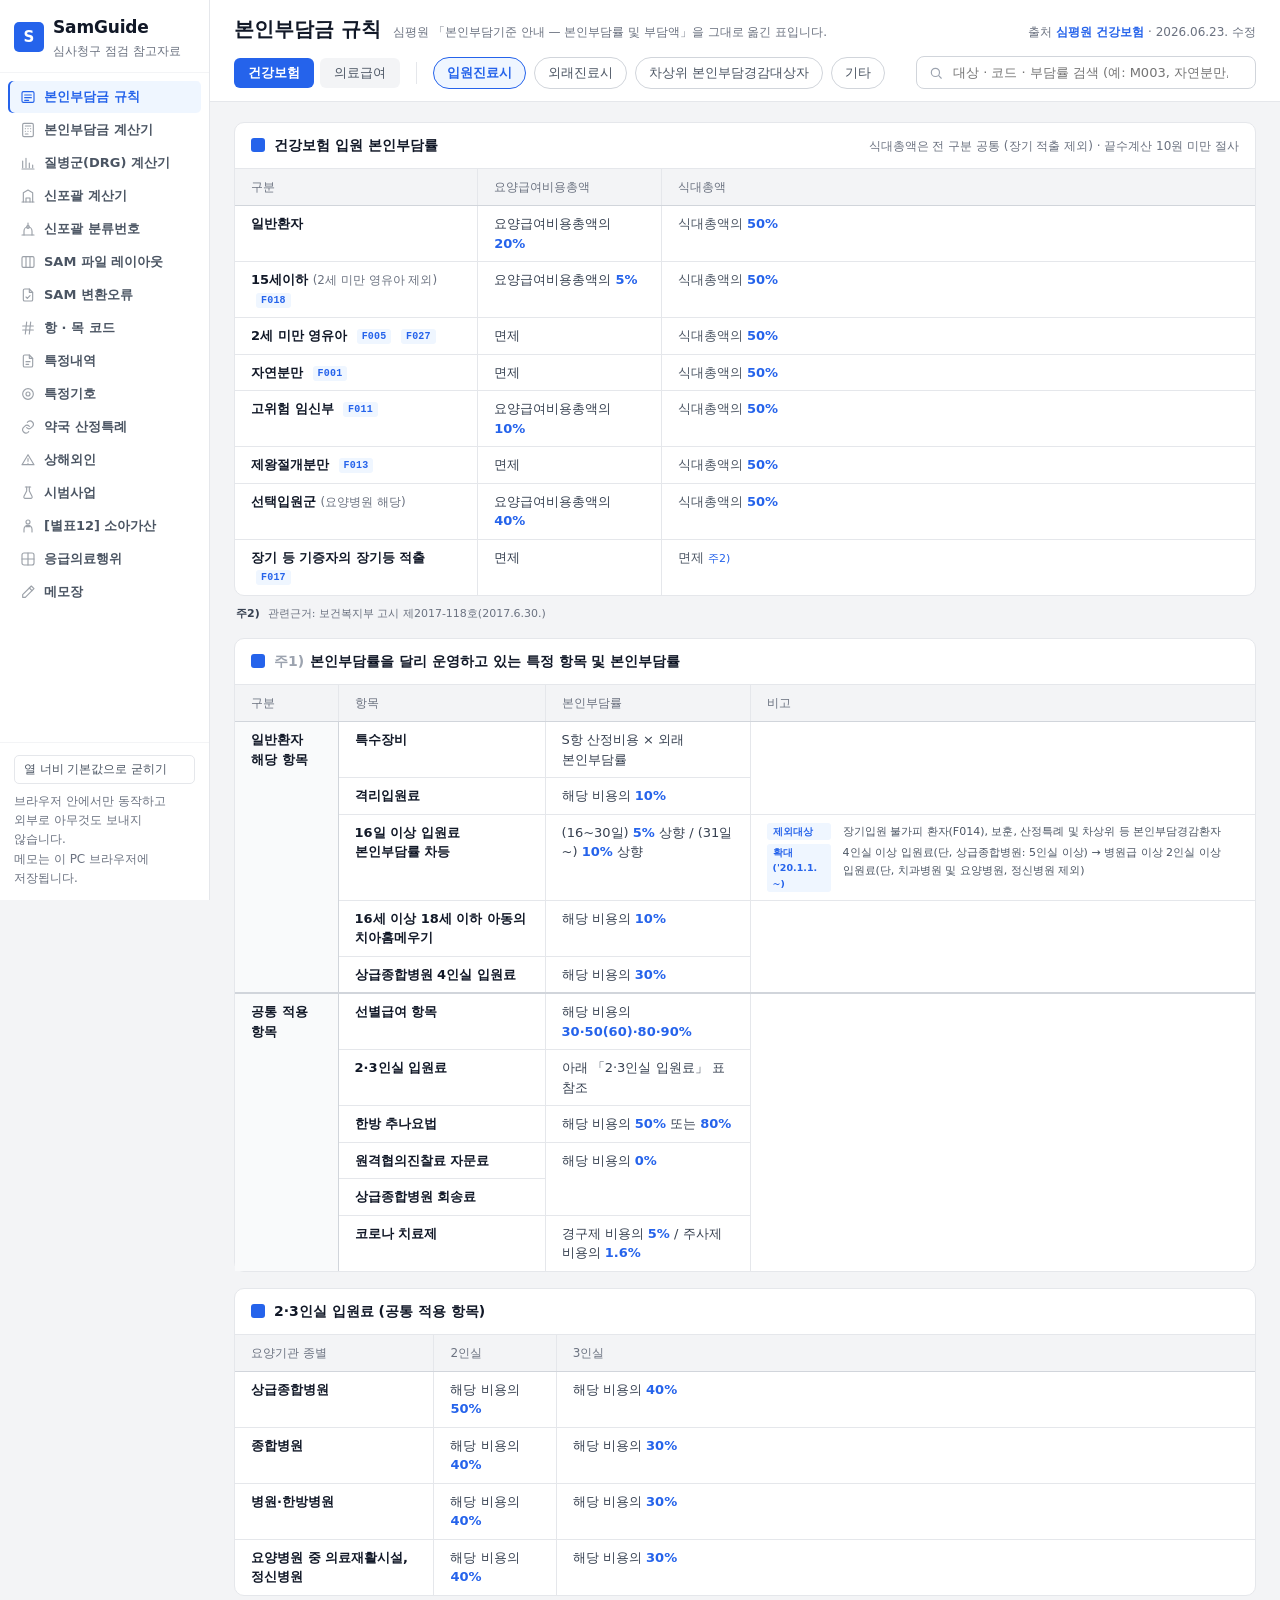
==== index.html @ 9f1a7f0e "신포괄 분류번호 — L항 51~56목 수가로 질병군 분류번호를 도출하는 화면 추가" ====
<!DOCTYPE html>
<html lang="ko">
<head>
<meta charset="UTF-8">
<meta name="viewport" content="width=device-width, initial-scale=1">
<title>SamGuide — 심사청구 점검 참고자료</title>
<link rel="stylesheet" href="css/style.css">
</head>
<body>
<div id="app">

  <nav id="sidebar">
    <div class="brand">
      <span class="mark">S</span>
      <span>
        <b>SamGuide</b>
        <span>심사청구 점검 참고자료</span>
      </span>
    </div>
    <nav>
      
      <!-- 아이콘은 인라인 SVG 선 아이콘이다. 이모지·유니코드 글리프는 글자색이 먹지 않아
           선택된 항목에서 파랑이 되지 않고, 폰트에 따라 모양이 달라진다.
           stroke="currentColor" 라 선택·hover 색을 그대로 따라간다. CDN 은 쓰지 않는다. -->
      <button class="navbtn on" data-page="burden"><svg class="ico" viewBox="0 0 24 24"><rect x="3" y="4" width="18" height="16" rx="2"/><path d="M7 9h10M7 13h10M7 17h6"/></svg>본인부담금 규칙</button>
      <button class="navbtn" data-page="calc"><svg class="ico" viewBox="0 0 24 24"><rect x="4" y="2" width="16" height="20" rx="2"/><path d="M8 6h8M8 10h.01M12 10h.01M16 10h.01M8 14h.01M12 14h.01M16 14h.01M8 18h4"/></svg>본인부담금 계산기</button>
      <button class="navbtn" data-page="drg"><svg class="ico" viewBox="0 0 24 24"><path d="M4 19V9M9 19V5M14 19v-7M19 19v-4"/><path d="M3 21h18"/></svg>질병군(DRG) 계산기</button>
      <button class="navbtn" data-page="ndrg"><svg class="ico" viewBox="0 0 24 24"><path d="M3 21h18"/><path d="M5 21V7l7-4 7 4v14"/><path d="M9 21v-6h6v6"/></svg>신포괄 계산기</button>
      <button class="navbtn" data-page="kdrg"><svg class="ico" viewBox="0 0 24 24"><path d="M12 3v4"/><path d="M6 21v-6a6 6 0 0 1 12 0v6"/><path d="M3 21h18"/><circle cx="12" cy="9" r="2"/></svg>신포괄 분류번호</button>
      <button class="navbtn" data-page="layout"><svg class="ico" viewBox="0 0 24 24"><rect x="3" y="4" width="18" height="16" rx="2"/><path d="M9 4v16M15 4v16"/></svg>SAM 파일 레이아웃</button>
      <button class="navbtn" data-page="samcheck"><svg class="ico" viewBox="0 0 24 24"><path d="M14 3H7a2 2 0 0 0-2 2v14a2 2 0 0 0 2 2h10a2 2 0 0 0 2-2V8z"/><path d="M14 3v5h5"/><path d="m9 15 2 2 4-4"/></svg>SAM 변환오류</button>
      <button class="navbtn" data-page="hangmok"><svg class="ico" viewBox="0 0 24 24"><path d="M4 9h16M4 15h16M10 3 8 21M16 3l-2 18"/></svg>항 · 목 코드</button>
      <button class="navbtn" data-page="detail"><svg class="ico" viewBox="0 0 24 24"><path d="M14 3H7a2 2 0 0 0-2 2v14a2 2 0 0 0 2 2h10a2 2 0 0 0 2-2V8z"/><path d="M14 3v5h5M9 13h6M9 17h4"/></svg>특정내역</button>
      <button class="navbtn" data-page="special"><svg class="ico" viewBox="0 0 24 24"><circle cx="12" cy="12" r="8"/><circle cx="12" cy="12" r="3"/></svg>특정기호</button>
      <button class="navbtn" data-page="pharm"><svg class="ico" viewBox="0 0 24 24"><path d="M10 13a5 5 0 0 0 7 0l2-2a5 5 0 0 0-7-7l-1 1"/><path d="M14 11a5 5 0 0 0-7 0l-2 2a5 5 0 0 0 7 7l1-1"/></svg>약국 산정특례</button>
      <button class="navbtn" data-page="injury"><svg class="ico" viewBox="0 0 24 24"><path d="M12 4 3 19h18z"/><path d="M12 10v4M12 17h.01"/></svg>상해외인</button>
      <button class="navbtn" data-page="pilot"><svg class="ico" viewBox="0 0 24 24"><path d="M8 3h8"/><path d="M10 3v6l-4 8a2 2 0 0 0 2 3h8a2 2 0 0 0 2-3l-4-8V3"/></svg>시범사업</button>
      <button class="navbtn" data-page="b12"><svg class="ico" viewBox="0 0 24 24"><circle cx="12" cy="6" r="3"/><path d="M6 21v-4a6 6 0 0 1 12 0v4"/><path d="M9 13h6"/></svg>[별표12] 소아가산</button>
      <button class="navbtn" data-page="emergency"><svg class="ico" viewBox="0 0 24 24"><path d="M12 3v18M3 12h18"/><rect x="3" y="3" width="18" height="18" rx="3"/></svg>응급의료행위</button>
      <!-- 메모장은 카테고리가 늘어도 항상 맨 아래 — 새 메뉴는 이 줄 위에 넣는다 -->
      <button class="navbtn" data-page="memo"><svg class="ico" viewBox="0 0 24 24"><path d="M17 3l4 4L8 20H4v-4z"/><path d="M14 6l4 4"/></svg>메모장</button>
    </nav>
    <div class="foot">
      <!-- 끌어서 바꾼 열 너비를 data/colw-defaults.js 에 박아 어느 PC 에서 열든 같게 만든다.
           localStorage 는 그 브라우저에서만 유효해서 따로 굳히는 자리가 필요했다. -->
      <button class="foot-btn" id="colw-freeze"
              title="지금 표 열 너비를 data/colw-defaults.js 에 저장합니다 (깃에 올리면 어느 PC에서든 같은 너비)">
        열 너비 기본값으로 굳히기
      </button>
      <div class="foot-msg" id="colw-msg"></div>
      브라우저 안에서만 동작하고 외부로 아무것도 보내지 않습니다.<br>
      메모는 이 PC 브라우저에 저장됩니다.
    </div>
  </nav>

  <main id="main">

    <!-- 본인부담금 규칙 (심평원 안내표) -->
    <section class="page on" id="page-burden">
      <!-- 툴바는 스크롤과 함께 올라간다(sticky 아님). 표의 머리줄만 고정된다
           — 「표 가시성 개선 및 구조 재설계」 핸드오프 규칙. -->
      <div class="b2-top">
       <div class="b2-top-in">
        <div class="b2-row1">
          <h1>본인부담금 규칙</h1>
          <p class="b2-desc">심평원 「본인부담기준 안내 — 본인부담률 및 부담액」을 그대로 옮긴 표입니다.</p>
          <span class="b2-src" id="b2-src"></span>
        </div>
        <div class="b2-row2">
          <div class="b2-seg" id="b2-sys"></div>
          <span class="b2-div"></span>
          <div class="b2-chips" id="b2-tabs"></div>
          <div class="b2-searchwrap">
            <span class="b2-count" id="b2-count"></span>
            <label class="b2-search">
              <svg viewBox="0 0 24 24" width="14" height="14" fill="none" stroke="currentColor" stroke-width="2"
                   stroke-linecap="round" stroke-linejoin="round" aria-hidden="true">
                <circle cx="11" cy="11" r="7"></circle><line x1="21" y1="21" x2="16.65" y2="16.65"></line>
              </svg>
              <input id="b2-search" type="search"
                     placeholder="대상 · 코드 · 부담률 검색 (예: M003, 자연분만, 무료, CT)">
            </label>
          </div>
        </div>
       </div>
      </div>

      <div class="b2-content">
        <div id="b2-body"></div>
      </div>
    </section>

    <!-- 본인부담금 계산기 -->
    <section class="page" id="page-calc">
      <div class="page-head">
        <h1>본인부담금 계산기</h1>
        <p>왼쪽 칸에 총진료비와 <b>본인부담률이 다른 항목</b>의 금액을 적으면, 오른쪽 칸에 각각의 본인부담이 나옵니다. 소수점을 그대로 두고 계산한 뒤 마지막에 한 번만 절사합니다.</p>
      </div>

      <div class="toolbar"><div class="chips chips-seg" id="c-way"></div></div>

      <!-- 명세서 여러 건을 한꺼번에 — 계산 한 벌이 탭 하나 -->
      <div class="toolbar" id="c-tabs-row" style="display:flex;align-items:center;gap:8px;flex-wrap:wrap;">
        <div class="chips chips-rec" id="c-tabs"></div>
        <button class="btn xs" id="c-newtab">+ 새 계산</button>
      </div>

      <div id="c-pane-manual">
        <div class="calc-wrap">
          <div class="calc-left">
            <div class="card">
              <div class="card-pad">
                <div id="c-led"></div>
                <div id="c-warn"></div>
                <div class="row-end" style="margin-top:12px;">
                  <span class="spacer"></span>
                  <button class="btn xs" id="c-clear">비우기</button>
                </div>
              </div>
            </div>
          </div>

          <div class="calc-right">
            <!-- MG · 병원 두 벌 비교 — 총진료비는 왼쪽 표를 따라오고, 청구액을 적으면
                 본인부담금(총진료비 − 청구액)과 두 벌의 차액이 나온다 -->
            <div class="card">
              <div class="card-pad">
                <b style="font-size:14px;letter-spacing:-.02em;">MG · 병원 청구액으로 거꾸로 계산</b>
                <div id="c-cmp" style="margin-top:10px;"></div>
                <div class="saved-note" style="margin-top:8px;">
                  총진료비는 왼쪽 표에 적은 값을 그대로 씁니다. 청구액만 적으면
                  <b>본인부담금 = 총진료비 − 청구액</b> 으로 계산합니다.
                  병원 본인부담금이 MG보다 <b>적으면 빨강</b> · <b>크면 파랑</b>으로 나옵니다.
                </div>
              </div>
            </div>

            <div class="card">
              <div class="card-pad">
                <div class="res-head">
                  <div class="res-big"><span>본인부담금</span><b data-out="burden">0</b><i>원</i></div>
                  <div class="res-sub">청구액 <b data-out="claim">0</b>원 · 총진료비 <b data-out="total">0</b>원</div>
                </div>
                <div class="saved-note" style="margin-top:10px;">
                  법정본인부담 <b data-out="base-burden">0</b> + 제외 항목 <b data-out="exburden">0</b>
                  = <b data-out="raw">0</b>원 (절사 전)
                </div>
              </div>
            </div>

            <!-- 날짜 계산기 — 진료개시일 + 입(내)원일수 → 진료기간 -->
            <div class="card">
              <div class="card-pad">
                <div class="row-end">
                  <b style="font-size:14px;letter-spacing:-.02em;">날짜 계산기</b>
                  <span class="spacer"></span>
                  <button class="btn xs" id="d-clear">비우기</button>
                </div>
                <div style="display:flex;gap:10px;align-items:center;flex-wrap:wrap;margin-top:10px;">
                  <label class="saved-note">진료개시일
                    <input class="field-input" id="d-start" type="text" style="width:130px;"
                           autocomplete="off">
                  </label>
                  <label class="saved-note">입(내)원일수
                    <input class="field-input" id="d-days" inputmode="numeric" placeholder="일수"
                           style="width:58px;text-align:right;">
                  </label>
                </div>
                <div id="d-out" style="margin-top:10px;"></div>
              </div>
            </div>
          </div>
        </div>

        <!-- 쓰는 법은 카드 안에 넣지 않고 표 아래 공백에 글자로만 둔다 -->
        <div class="saved-note calc-help">
          제외 항목의 금액은 총진료비 <b>안에</b> 포함된 금액입니다. 맨 아래 빈 줄에 적으면 그 아래에 빈 줄이 하나 더 생깁니다.
          부담률은 모두 직접 적습니다 — 법정본인부담률은 첫 줄 부담률 칸에 적고, <b>%</b> 단추를 누르면 <b>원</b>(정액)으로 바뀝니다.
          절사는 하지 않습니다 — 소수점까지 그대로 보여 줍니다.
          금액 칸에서는 <b>+ − × ÷</b> 로 셈도 됩니다 (예: <b>190040+342080</b> → 532,120).
          <b>Tab</b> 이나 <b>Enter</b> 를 누르면 금액 → 부담률 → 다음 줄 금액으로 넘어갑니다.
          오른쪽 <b>본인부담 칸을 두 번 누르면</b> 그 줄 금액을 직접 고쳐 넣을 수 있습니다(비우면 다시 자동 계산).
          적어 둔 것은 이 브라우저에 저장되어 새로고침해도 남습니다 — 지우려면 <b>비우기</b>를 누르세요.
        </div>
      </div>

      <div id="c-pane-sam" style="display:none;">
        <div class="card">
          <div class="card-pad">
            <b style="font-size:14px;letter-spacing:-.02em;">SAM 파일에서 금액 뽑아 계산</b>
            <div class="saved-note" style="margin-top:8px;line-height:1.7;">
              아직 만들지 않았습니다. 어떤 레코드의 어느 금액을 읽어서 어느 칸에 넣을지 알려주시면
              이 화면에 붙입니다 (예: 명세서 총진료비 · 특정내역 · 상병 · 항·목별 금액 중 무엇을 쓸지).
            </div>
          </div>
        </div>
      </div>
    </section>

    <!-- 질병군(DRG) 계산기 -->
    <section class="page" id="page-drg">
      <div class="page-head">
        <h1>질병군(DRG) 계산기</h1>
        <p>일자별 포괄수가 + 별도산정(행위별) + 2인실~5인실 입원료 + 열외군 차액으로 <b>본인일부부담금</b>을 계산합니다.
           출처: 「포괄수가제 요양급여비용 및 청구방법(2026.3.)」 214~216 · 234~238쪽, (별표 2의3) 36~37쪽 · 점수는 「일자별수가(2026.01.01.기준)」 붙임1.</p>
      </div>

      <div class="toolbar" style="display:flex;gap:10px;flex-wrap:wrap;align-items:center;">
        <label class="saved-note">질병군번호
          <input class="field-input" id="dg-code-in" style="width:120px;text-transform:uppercase;"
                 placeholder="C05100" autocomplete="off">
        </label>
        <span id="dg-name" style="flex:1;min-width:240px;"></span>
      </div>
      <div class="toolbar" id="dg-cand-row" style="display:none;">
        <div class="chips chips-rec" id="dg-cand"></div>
      </div>
      <div class="toolbar" style="display:flex;gap:14px;flex-wrap:wrap;align-items:center;">
        <label class="saved-note">종별 <select class="field-input" id="dg-inst"></select></label>
        <label class="saved-note">입원일수 <input class="field-input" id="dg-los" inputmode="numeric" style="width:60px;text-align:right;" placeholder="일수"></label>
        <label class="saved-note">본인부담률 <select class="field-input" id="dg-rate"></select></label>
        <label class="saved-note"><input type="checkbox" id="dg-night"> 야간·공휴 수술</label>
        <label class="saved-note" id="dg-mid-wrap"><input type="checkbox" id="dg-mid"> 심야</label>
        <label class="saved-note" id="dg-rural-wrap"><input type="checkbox" id="dg-rural"> 분만취약지</label>
        <label class="saved-note" id="dg-gyn-wrap"><input type="checkbox" id="dg-gyn"> 부인과 가산</label>
        <span class="spacer" style="flex:1;"></span>
        <label class="saved-note" title="카드(박스)의 가로 폭">
          칸 폭 <input type="range" id="dg-w" min="560" max="1600" step="20" style="width:110px;vertical-align:middle;">
          <b id="dg-w-val" style="font-variant-numeric:tabular-nums;"></b>
        </label>
        <label class="saved-note" title="카드 안 표의 가로 폭 — 칸 폭보다 크게 하면 칸 폭까지만 찹니다">
          표 폭 <input type="range" id="dg-tw" min="440" max="1600" step="20" style="width:110px;vertical-align:middle;">
          <b id="dg-tw-val" style="font-variant-numeric:tabular-nums;"></b>
        </label>
        <button class="btn xs" id="dg-clear">비우기</button>
      </div>

      <!-- 표가 가로로 길어 카드를 두 칸씩 나란히 놓는다 (창이 좁으면 한 줄로 접힌다) -->
      <!-- 왼쪽에 계산 카드들, 오른쪽에 합계 — 오른쪽은 스크롤을 내려도 따라온다 -->
      <div class="dg-wrap">
      <div class="dg-main" id="dg-main">

      <div class="card"><div class="card-pad">
        <b class="dg-h"><i class="dg-dot"></i>포괄수가</b>
        <div id="dg-pack" style="margin-top:10px;"></div>
      </div></div>

      <div class="card"><div class="card-pad">
        <b class="dg-h"><i class="dg-dot"></i>별도산정</b>
        <div id="dg-extra" style="margin-top:10px;"></div>
        <div class="saved-note" style="margin-top:8px;">
          맨 위 <b>별도보상총액</b>이 총진료비 자리입니다 — 그 아래에 <b>부담률이 다른 항목</b>(식대 50% · 2인실 차액 · 정책수가 …)을 적으면
          <b>남는 금액 × 부담률 + Σ(항목 × 각 부담률)</b> 로 본인부담을 냅니다(본인부담금 계산기와 같은 방식).
          총액에 더해지는 금액은 별도보상총액이고, 항목은 그 안에 든 것이라 따로 더하지 않습니다. 금액은 직접 적습니다
          (칸 안에서 <b>+ − × ÷</b> 셈이 됩니다 — 예: <b>6540*4*4</b> → 104,640).
          맨 아래 빈 줄에 적으면 그 아래에 빈 줄이 하나 더 생기고, <b>Tab</b>·<b>Enter</b> 로 금액 → 부담률 → 다음 줄 금액으로 넘어갑니다.
          부담률을 비워 두면 위에서 고른 본인부담률을 씁니다(기본식대 20% · 식대총액 50% · 선별급여 80% 등은 직접 적으세요).
          <b>본인부담 칸을 두 번 누르면</b> 그 줄 금액을 직접 고칠 수 있습니다(비우면 다시 자동 계산).<br>
          아래 <b>제외금액</b> 두 줄은 빼는 금액입니다 — <b>1인실</b>은 이용일수를 적으면 6인실 이상 기본점수입원료 × 일수를,
          <b>인공수정체</b>는 (별표 9)의 제외유형을 고르면 그 금액을 뺍니다(수정체 수술 C051~C054만 해당).
        </div>
      </div></div>

      <div class="card"><div class="card-pad">
        <b class="dg-h"><i class="dg-dot"></i>2인실~5인실 입원료 <span class="saved-note">(별표 2의3)</span></b>
        <div id="dg-room" style="margin-top:10px;"></div>
        <div class="saved-note" style="margin-top:8px;">
          2인실~5인실 <b>추가비용(차액)은 별도보상</b>이라 <b>별도산정</b>에 적어 총액에 넣습니다 — 여기서는 <b>본인부담만</b> 계산합니다.
          본인부담 = Σ(인실 단가 × 일수 × 인실 부담률) − (6인실 이상 × 총 이용일수 × 자격 부담률).
          기본점수입원료 단가와 부담률은 종별·자격에 맞게 자동으로 채워지고 직접 고칠 수 있습니다.
        </div>
      </div></div>

      <div class="card"><div class="card-pad">
        <b class="dg-h"><i class="dg-dot"></i>요양급여비용 열외군</b>
        <div id="dg-out" style="margin-top:10px;"></div>
        <div class="saved-note" style="margin-top:8px;">
          행위별 진료비총액이 질병군 요양급여비용총액보다 <b>100만원을 초과</b>해 많으면 열외군입니다.
          그 초과액을 총액과 본인부담(× 자격 부담률)에 더합니다.
        </div>
      </div></div>

      </div><!-- /dg-main -->

      <div class="dg-side">
        <div class="card"><div class="card-pad" id="dg-sum"></div></div>
        <div class="card"><div class="card-pad" id="dg-sum-tbl"></div></div>
      </div>

      <div class="dg-note">
        <!-- MG · 병원 두 벌 비교 — 본인부담금 계산기와 같은 방식. 메모 위에 둔다.
             총진료비는 요양급여비용총액 1 을 그대로 쓰고, 청구액을 적으면 본인부담금이 나온다 -->
        <div class="card"><div class="card-pad">
          <b class="dg-h"><i class="dg-dot"></i>MG · 병원 청구액으로 거꾸로 계산</b>
          <div id="dg-cmp" style="margin-top:10px;"></div>
          <div class="saved-note" style="margin-top:8px;">
            총진료비는 <b>요양급여비용총액 1</b>을 그대로 씁니다. 청구액만 적으면
            <b>본인부담금 = 총진료비 − 청구액</b>. 병원 본인부담금이 MG보다
            <b>적으면 빨강</b> · <b>크면 파랑</b>입니다.
          </div>
        </div></div>

        <div class="card"><div class="card-pad">
          <b class="dg-h"><i class="dg-dot"></i>메모</b>
          <textarea class="dg-memo" id="dg-memo"
                    placeholder="이 계산에 대해 적어 둘 것 (이 브라우저에 저장됩니다)"></textarea>
        </div></div>
      </div>
      </div><!-- /dg-wrap -->
    </section>

    <!-- 신포괄 계산기 -->
    <section class="page" id="page-ndrg">
      <div class="page-head">
        <h1>신포괄 계산기</h1>
        <p>포괄수가 + 가산수가(정책가산) + 비포괄수가로 <b>신포괄총액</b>과 <b>본인부담금</b>을 계산합니다.
           출처: 「신포괄지불제도 시범사업 지침」 34~39쪽(산정방법 · 본인부담금 · 열외군) · 별표3 213쪽 · 별표4 215쪽 · 별표9 281쪽.</p>
      </div>

      <div class="toolbar" style="display:flex;gap:10px;flex-wrap:wrap;align-items:center;">
        <label class="saved-note">질병군번호
          <input class="field-input" id="nd-code-in" style="width:120px;text-transform:uppercase;"
                 placeholder="B65000" autocomplete="off">
        </label>
        <span id="nd-name" style="flex:1;min-width:240px;"></span>
      </div>
      <div class="toolbar" id="nd-cand-row" style="display:none;">
        <div class="chips chips-rec" id="nd-cand"></div>
      </div>
      <div class="toolbar" style="display:flex;gap:14px;flex-wrap:wrap;align-items:center;">
        <label class="saved-note" title="보건복지부 고시 「건강보험 요양급여비용의 내역」 — 지침 39쪽 예시는 83.8">
          점수당 단가 <input class="field-input" id="nd-unit" inputmode="decimal" style="width:64px;text-align:right;">
        </label>
        <label class="saved-note" title="시범기관별 · 질병군별로 부여된 조정계수 (34쪽)">
          조정계수 <input class="field-input" id="nd-coef" inputmode="decimal" style="width:64px;text-align:right;">
        </label>
        <label class="saved-note" title="평균 입원일수까지의 포괄수가 본인부담률">
          부담률 <input class="field-input pctin" id="nd-rate-in" inputmode="decimal" style="width:64px;"><span class="pctsign">%</span>
        </label>
        <label class="saved-note" title="평균 입원일수를 초과한 몫의 본인부담률">
          초과분 <input class="field-input pctin" id="nd-rate-over" inputmode="decimal" style="width:64px;"><span class="pctsign">%</span>
        </label>
        <label class="saved-note" title="U010~V610 — 입원일수와 무관하게 20%를 산정한다 (36쪽)">
          <input type="checkbox" id="nd-psy"> 정신과 14개 질병군
        </label>
        <span class="spacer" style="flex:1;"></span>
        <label class="saved-note" title="카드(박스)의 가로 폭 — 700px 고정입니다. 슬라이더로 잠깐 넓혀 볼 수는 있지만 새로 열면 700px 으로 돌아옵니다">
          칸 폭 <input type="range" id="nd-w" min="560" max="1600" step="20" style="width:110px;vertical-align:middle;">
          <b id="nd-w-val" style="font-variant-numeric:tabular-nums;"></b>
        </label>
        <label class="saved-note" title="카드 안 표의 가로 폭 — 칸 폭보다 크게 하면 칸 폭까지만 찹니다">
          표 폭 <input type="range" id="nd-tw" min="440" max="1600" step="20" style="width:110px;vertical-align:middle;">
          <b id="nd-tw-val" style="font-variant-numeric:tabular-nums;"></b>
        </label>
        <button class="btn xs" id="nd-clear">비우기</button>
      </div>

      <div class="dg-wrap">
      <div class="dg-main" id="nd-main">

      <div class="card"><div class="card-pad">
        <b class="dg-h"><i class="dg-dot"></i>총액</b>
        <div id="nd-total" style="margin-top:10px;"></div>
        <div class="saved-note" style="margin-top:8px;">
          <b>기준수가 · 일당수가 · 평균 입원일수</b>는 질병군번호(RDRG)를 적으면 <b>별표4</b>에서 찾아 채우고,
          직접 적으면 적은 값을 씁니다. 별표4 의 점수로 낼 때는
          <b>10원 미만 4사5입(점수 × 조정계수 × 점수당 단가)</b> 입니다.
          다른 질병군으로 옮기면 직접 적어 둔 값을 놓고 새 질병군의 값을 씁니다.
          금액 칸 안에서 <b>+ − × ÷</b> 셈이 됩니다.<br>
          <b>포괄수가</b> = 기준수가 + (환자 입원일수 − 평균 입원일수) × 일당수가 − 인공수정체 제외금액 (10원 미만 4사5입).
          <b>인센티브포괄수가</b>(가산수가) = 포괄수가 × 정책가산율 총합 (10원 미만 절사).
          <b>신포괄총액</b> = 세 가지를 더한 뒤 10원 미만 절사.
        </div>
      </div></div>

      <!-- 「본인부담금」 카드는 2026-08-24 요청으로 걷어냈다 — 오른쪽 요약 카드와 겹쳤다 -->

      <div class="card"><div class="card-pad">
        <b class="dg-h"><i class="dg-dot"></i>비포괄수가</b>
        <div id="nd-np" style="margin-top:10px;"></div>
        <div class="saved-note" style="margin-top:8px;">
          맨 위 <b>비포괄수가 총액</b>은 위 <b>총액</b> 표의 「비포괄수가」 칸과 <b>같은 칸</b>입니다 —
          어느 쪽에 적어도 다른 쪽이 따라옵니다.
          이 총액이 총진료비 자리이고, 그 아래에 <b>부담률이 다른 항목</b>
          (전액비포괄 행위 · 식대 · 정책수가 …)을 적으면
          <b>남는 금액 × 부담률 + Σ(항목 × 각 부담률)</b> 로 본인부담을 냅니다(본인부담금 계산기와 같은 방식).
          비포괄 항목은 행위별수가의 80%, 전액비포괄 항목은 100%로 산정한 금액을 적습니다(35쪽).
          맨 아래 빈 줄에 적으면 그 아래에 빈 줄이 하나 더 생기고, <b>Tab</b>·<b>Enter</b> 로
          금액 → 부담률 → 다음 줄 금액으로 넘어갑니다.
          <b>본인부담 칸을 두 번 누르면</b> 그 줄 금액을 직접 고칠 수 있습니다(비우면 다시 자동 계산).
        </div>
      </div></div>

      <div class="card"><div class="card-pad">
        <b class="dg-h"><i class="dg-dot"></i>요양급여(의료급여)비용 열외군</b>
        <div id="nd-out" style="margin-top:10px;"></div>
        <div class="saved-note" style="margin-top:8px;">
          신포괄총액이 행위별 총진료비보다 적고 그 차액이 <b>200만원을 초과</b>하면 열외군입니다(36쪽).
          그 초과액을 총액에 더하고, 본인부담에는 초과액 × 부담률을 더합니다.
          신포괄수가에서는 급여지만 행위별에서 비급여인 행위는 그 기관의 관행수가로,
          약제 · 치료재료는 실구입금액으로 계산한 금액을 적습니다.
        </div>
      </div></div>

      </div><!-- /nd-main -->

      <div class="dg-side">
        <div class="card"><div class="card-pad" id="nd-sum"></div></div>
        <div class="card"><div class="card-pad" id="nd-sum-tbl"></div></div>
      </div>

      <div class="dg-note">
        <div class="card"><div class="card-pad">
          <b class="dg-h"><i class="dg-dot"></i>MG · 병원 청구액으로 거꾸로 계산</b>
          <div id="nd-cmp" style="margin-top:10px;"></div>
          <div class="saved-note" style="margin-top:8px;">
            총진료비는 이 화면에서 계산한 <b>신포괄총액</b>(열외군이면 열외군 진료비)을 그대로 씁니다.
            청구액만 적으면 <b>본인부담금 = 총진료비 − 청구액</b>. 병원 본인부담금이 MG보다
            <b>적으면 빨강</b> · <b>크면 파랑</b>입니다.
          </div>
        </div></div>

        <div class="card"><div class="card-pad">
          <b class="dg-h"><i class="dg-dot"></i>메모</b>
          <textarea class="dg-memo" id="nd-memo"
                    placeholder="이 계산에 대해 적어 둘 것 (이 브라우저에 저장됩니다)"></textarea>
        </div></div>
      </div>
      </div><!-- /dg-wrap -->
    </section>

    <!-- 신포괄 분류번호 -->
    <section class="page" id="page-kdrg">
      <div class="page-head">
        <h1>신포괄 분류번호</h1>
        <p>SAM 신포괄 명세서를 놓으면 <b>L항 51~56목</b>의 수가를 모아 <b>KDRG 분류집</b>과 대조해 질병군 분류번호를 도출합니다.</p>
      </div>

      <div class="toolbar">
        <div class="sc-drop" id="kg-drop">
          <svg class="sc-ico" viewBox="0 0 24 24"><path d="M21 15v4a2 2 0 0 1-2 2H5a2 2 0 0 1-2-2v-4"/><path d="M12 3v13"/><path d="m7 8 5-5 5 5"/></svg>
          <b>여기로 신포괄 SAM 파일을 끌어다 놓으세요</b>
          <span class="sc-hint">서식번호 P020 · P030 인 명세서만 읽습니다</span>
          <span class="sc-note">파일은 이 브라우저 안에서만 읽고 어디로도 보내지 않습니다</span>
          <span class="sc-btns">
            <button class="btn" id="kg-pick">파일 고르기</button>
            <button class="btn" id="kg-clear" style="display:none;">비우기</button>
          </span>
          <input type="file" id="kg-file" multiple hidden>
        </div>
      </div>

      <div class="toolbar">
        <div class="meta-bar" id="kg-sum" style="flex:1;min-width:260px;"></div>
        <label class="saved-note"><input type="checkbox" id="kg-only"> 다른 것만 보기</label>
      </div>

      <div id="kg-list"></div>
      <div id="kg-detail"></div>

      <div class="toolbar">
        <input class="field-input" id="kg-search" type="search" style="flex:1;min-width:260px;"
               placeholder="수가코드 · 보험코드 · 시술명으로 분류집 찾기  (예: O1141, 자114주, 편도)">
      </div>
      <div id="kg-find"></div>
    </section>

    <!-- SAM 파일 레이아웃 -->
    <section class="page" id="page-layout">
      <div class="page-head">
        <h1>SAM 파일 레이아웃</h1>
        <p>청구분야 → 레코드를 고르면 필드 위치 · 길이 · 코드값을 볼 수 있습니다. 위치와 길이는 모두 <b>바이트</b> 기준(EUC-KR, 한글 2byte)입니다.</p>
      </div>

      <div class="toolbar"><div class="chips chips-seg" id="lo-claims"></div></div>
      <div class="toolbar"><div class="chips chips-rec" id="lo-recs"></div></div>

      <div class="toolbar">
        <input class="field-input" id="lo-search" type="search" placeholder="항목명 · 설명 · 코드값 검색  (예: 특정내역, 산정특례, MT)">
        <input class="field-input" id="lo-pos" type="number" min="1" placeholder="바이트 위치">
        <label class="saved-note"><input type="checkbox" id="lo-all"> 모든 청구분야에서 검색</label>
      </div>

      <div class="card">
        <div class="meta-bar" id="lo-meta"></div>
        <div id="lo-table"></div>
      </div>
    </section>

    <!-- SAM 변환오류 — 서식번호를 읽어 레코드 길이를 확인한다 -->
    <section class="page" id="page-samcheck">
      <div class="page-head">
        <h1>SAM 변환오류</h1>
        <p>청구 파일을 놓으면 <b>서식번호</b>로 레이아웃을 찾아 줄마다 <b>바이트 길이</b>와 파일 구조를 확인합니다.</p>
      </div>

      <div class="toolbar">
        <div class="sc-drop" id="sc-drop">
          <svg class="sc-ico" viewBox="0 0 24 24"><path d="M21 15v4a2 2 0 0 1-2 2H5a2 2 0 0 1-2-2v-4"/><path d="M12 3v13"/><path d="m7 8 5-5 5 5"/></svg>
          <b>여기로 SAM 파일을 끌어다 놓으세요</b>
          <span class="sc-hint">H010 · H020.1 처럼 한 청구의 파일 여러 개를 한꺼번에 놓아도 됩니다</span>
          <span class="sc-note">파일은 이 브라우저 안에서만 읽고 어디로도 보내지 않습니다 · 점검 중에는 화면 아무 곳에나 놓아도 받습니다</span>
          <span class="sc-btns">
            <button class="btn" id="sc-pick">파일 고르기</button>
            <button class="btn" id="sc-clear" style="display:none;">비우기</button>
          </span>
          <input type="file" id="sc-file" multiple hidden>
        </div>
      </div>

      <div class="toolbar" id="sc-claim-row" style="display:none;"><div class="chips chips-seg" id="sc-claims"></div></div>
      <div class="toolbar" id="sc-filter-row" style="display:none;"><div class="chips chips-rec" id="sc-only"></div></div>

      <div id="sc-out"></div>
    </section>

    <!-- 항 · 목 코드 -->
    <section class="page" id="page-hangmok">
      <div class="page-head">
        <h1>항 · 목 코드</h1>
        <p>진료내역(C) 레코드의 <b>항</b>과 <b>목</b> 코드. SAM 레이아웃 데이터에서 그대로 뽑았습니다.</p>
      </div>

      <div class="toolbar"><div class="chips chips-seg" id="hm-claims"></div></div>
      <div class="toolbar">
        <input class="field-input" id="hm-search" type="search" style="flex:1;min-width:260px;"
               placeholder="항번호 · 목번호 · 이름 검색  (예: 투약, 특수장비, 100/50, 식대)">
        <label class="saved-note"><input type="checkbox" id="hm-all"> 모든 청구분야 비교</label>
      </div>

      <div class="card">
        <div class="meta-bar" id="hm-meta"></div>
        <div id="hm-body"></div>
      </div>
    </section>

    <!-- 특정내역 -->
    <section class="page" id="page-detail">
      <div class="page-head">
        <h1>특정내역</h1>
        <p>「특정내역코드_통합본」이 마스터, 「세부작성요령」(2025.8.1.) Ⅸ장 211~253쪽의 자세한 작성요령을 붙였습니다.</p>
      </div>

      <div class="toolbar"><div class="chips chips-seg" id="dt-fields"></div></div>
      <div class="toolbar"><div class="chips chips-rec" id="dt-recs"></div></div>
      <div class="toolbar">
        <input class="field-input" id="dt-search" type="search" style="flex:1;min-width:260px;"
               placeholder="구분코드 · 특정내역명 · 작성요령 본문 검색  (예: MT002, 특정기호, 산정특례)">
        <label class="saved-note"><input type="checkbox" id="dt-old"> 지난 판(종료된 항목)도 보기</label>
      </div>

      <div class="card">
        <div class="meta-bar" id="dt-meta"></div>
        <div id="dt-table"></div>
      </div>
    </section>

    <!-- 특정기호 -->
    <section class="page" id="page-special">
      <div class="page-head">
        <h1>특정기호</h1>
        <p>특정기호 · 상병코드 · 상병일련번호 · 질환명 — 「산정특례 질환별 등록기준」(2026.1.1. 기준)
           에 「특정기호 목록」(2026.8.24. 기준)의 F 기호 · 상병목록 없는 V 기호를 더해 특정기호 285개 전부
           — 적용일자·종료일자를 같이 보여 주고, 종료일자가 지난 기호는 글자를 흐리게 죽입니다</p>
      </div>

      <div class="toolbar"><div class="chips chips-seg" id="sp-groups"></div></div>
      <div class="toolbar">
        <input class="field-input" id="sp-search" type="search" style="flex:1;min-width:280px;"
               placeholder="특정기호 · 상병코드 · 질환명 검색  (예: V193, C34, 크론, F00.0)">
      </div>

      <div class="card">
        <div class="meta-bar" id="sp-meta"></div>
        <div id="sp-table"></div>
      </div>
    </section>

    <!-- 약국 산정특례 -->
    <section class="page" id="page-pharm">
      <div class="page-head">
        <h1>약국 산정특례</h1>
        <p>「본인일부부담금 산정특례에 관한 기준」 [별표 6] — 상급종합병원 처방전 50% ·
           종합병원 처방전 40% 를 적용하는 대상 질환 105구분 304행과 특정기호 V252 · V352 · V452</p>
      </div>

      <div class="toolbar"><div class="chips chips-seg" id="ph-syms"></div></div>
      <div class="toolbar">
        <input class="field-input" id="ph-search" type="search" style="flex:1;min-width:280px;"
               placeholder="구분 · 대상 질환 · 상병코드 · 특정기호 검색  (예: V352, J20, 두드러기)">
      </div>

      <div class="card">
        <div class="meta-bar" id="ph-meta"></div>
        <div id="ph-table"></div>
      </div>
      <div id="ph-notes"></div>
    </section>

    <!-- 상해외인 -->
    <section class="page" id="page-injury">
      <div class="page-head">
        <h1>상해외인</h1>
        <p>상해외인 구분과 입(내)원일수 · 요양급여일수 · 진료개시일 기재 기준.</p>
      </div>

      <div class="toolbar">
        <input class="field-input" id="ij-search" type="search" style="flex:1;min-width:280px;"
               placeholder="구분 · 내용 검색  (예: F, 분만, 산정특례, 촉탁의)">
      </div>

      <div class="card">
        <div class="meta-bar" id="ij-meta"></div>
        <div id="ij-table"></div>
      </div>
      <div id="ij-notes"></div>
    </section>

    <!-- 시범사업 -->
    <section class="page" id="page-pilot">
      <div class="page-head">
        <h1>시범사업</h1>
        <p>시범사업 특정기호(S___)와 자격별 본인부담금.</p>
      </div>

      <div class="toolbar">
        <input class="field-input" id="pl-search" type="search" style="flex:1;min-width:280px;"
               placeholder="특정기호 · 사업명 · 본인부담금 검색  (예: S029, 재택, 회송, 10%)">
        <label class="saved-note"><input type="checkbox" id="pl-blank"> 내용 없는 기호도 보기</label>
      </div>

      <div class="card">
        <div class="meta-bar" id="pl-meta"></div>
        <div id="pl-table"></div>
      </div>
    </section>

    <!-- [별표12] 소아가산 -->
    <section class="page" id="page-b12">
      <div class="page-head">
        <h1>[별표12] 소아가산</h1>
        <p>동반된 마취료에 대한 가산을 별도보상 받는 행위 코드 618건 — 심평원 「★ 별표12 신포괄 보상률 정리본_(별첨)별도보상마스터(기관안내용)」의
           <b>2.소아가산관련행위목록</b> 시트를 그대로 옮긴 표입니다.</p>
      </div>

      <div class="toolbar"><div class="chips chips-seg" id="bt-gbs"></div></div>
      <div class="toolbar">
        <input class="field-input" id="bt-search" type="search" style="flex:1;min-width:280px;"
               placeholder="분류번호 · 수가코드 · 명칭 · 비고 검색  (예: N0655, 자65, 이식술, 외이)">
        <label class="saved-note" id="bt-age-wrap">연령
          <select class="field-input" id="bt-age">
            <option value="">전체</option>
            <option value="u6">6세 미만</option>
            <option value="a16">6세 이상~16세 미만</option>
          </select>
        </label>
      </div>

      <div class="card">
        <div class="meta-bar" id="bt-meta"></div>
        <div id="bt-table"></div>
      </div>
      <div id="bt-intro"></div>
    </section>

    <!-- 응급의료행위 별표 -->
    <section class="page" id="page-emergency">
      <div class="page-head">
        <h1>응급의료행위</h1>
        <p>수가책 「제1편 제2부 제19장 응급의료수가」의 <b>(별표 1) ~ (별표 4)</b>, 709~763쪽을 그대로 옮긴 표입니다.
           어느 별표에 있는 행위인지에 따라 응급가산이 달라집니다 — 가산율과 산정코드 기재 규칙은
           같은 장의 산정지침(제2절 704~705쪽 · 제3절 706~708쪽)에 있습니다.
           (별표 4)는 원문에 장 · 코드가 없어 수가책에서 분류번호로 찾아 채웠고, 그 값에는 점선 밑줄을 두었습니다.</p>
      </div>

      <div class="toolbar"><div class="chips chips-seg" id="emg-tabs"></div></div>
      <div class="toolbar"><div class="chips chips-rec" id="emg-chs"></div></div>
      <div class="toolbar">
        <input class="field-input" id="emg-search" type="search" style="flex:1;min-width:280px;"
               placeholder="분류번호 · 코드 · 분류(행위명) 검색  (예: 자587, M5873, 심폐소생술, 흉강삽관)">
      </div>

      <div class="card">
        <div class="meta-bar" id="emg-meta"></div>
        <div id="emg-table"></div>
      </div>
    </section>

    <!-- 메모장 (항상 맨 아래) -->
    <section class="page" id="page-memo">
      <div class="page-head">
        <h1>메모장</h1>
        <p>점검하다 알게 된 것들을 적어두는 곳. 이 브라우저에만 저장됩니다.</p>
      </div>
      <div class="toolbar">
        <input class="field-input" id="memo-search" type="search" style="flex:1;min-width:280px;"
               placeholder="제목 · 내용 검색">
        <button class="btn primary" id="memo-new">+ 새 메모</button>
        <button class="btn" id="memo-export">텍스트로 내보내기</button>
        <span class="saved-note" id="memo-status"></span>
      </div>

      <div class="card">
        <div class="meta-bar" id="memo-meta"></div>
        <div id="memo-table"></div>
      </div>
    </section>

  </main>
</div>

<!-- SAM 변환오류 — 어긋난 줄을 누르면 뜨는 팝업. 파일을 그대로 보여 주고 그 줄로 옮겨 준다.
     .page 안에 두면 화면 전환에 같이 숨으므로 #app 밖에 둔다. -->
<div class="sc-modal" id="sc-modal">
  <div class="sc-modal-scrim" id="sc-modal-scrim"></div>
  <div class="sc-modal-box" role="dialog" aria-modal="true" aria-labelledby="sc-modal-title">
    <div class="sc-modal-head">
      <div class="sc-modal-title">
        <b id="sc-modal-title">파일</b>
        <div class="sc-dim" id="sc-modal-sub"></div>
      </div>
      <div class="sc-modal-tools">
        <div class="chips chips-rec" id="sc-modal-view"></div>
        <button class="btn" id="sc-wrap">한 줄로</button>
        <button class="btn" id="sc-mv-prev" title="이전 어긋난 줄 (Shift + ←)">← 이전</button>
        <button class="btn" id="sc-mv-next" title="다음 어긋난 줄 (Shift + →)">다음 →</button>
        <label class="saved-note">줄 <input class="field-input" id="sc-goto" inputmode="numeric"
                style="width:80px;text-align:right;" placeholder="번호"></label>
        <button class="btn" id="sc-modal-close" title="닫기 (Esc)">닫기</button>
      </div>
    </div>
    <!-- 커서를 갖다 댄(또는 방향키로 옮긴) 자리가 몇 byte 이고 어느 필드인지 -->
    <div class="sc-pos" id="sc-pos"></div>
    <div class="sc-modal-body" id="sc-modal-body"></div>
    <div class="sc-modal-foot" id="sc-modal-foot"></div>
  </div>
</div>

<!-- 레이아웃 데이터: SamEditor/js 에서 복사해 온 원본 그대로. 순서는 SamEditor/index.html 과 동일하게 유지 -->
<script src="js/layout-shim.js"></script>
<script src="js/layout-gen.js"></script>
<script src="js/layout-drg.js"></script>
<script src="js/layout-ndrg.js"></script>
<script src="js/layout-sanjae.js"></script>
<script src="js/layout-jabo.js"></script>
<script src="js/layout-jabo-han.js"></script>
<script src="js/layout-mg.js"></script>
<script src="js/layout-wanhwa.js"></script>
<script src="js/layout-chub.js"></script>
<script src="js/layout-hanbang.js"></script>
<script src="js/layout-sanjae-han.js"></script>

<!-- 고시·규칙 자료: tools/ 의 변환 스크립트로 원문 PDF·엑셀에서 자동 생성된 파일 -->
<script src="data/detail-codes.js"></script>

<script src="data/special-codes.js"></script>
<script src="data/updated.js"></script>
<script src="data/burden-hira.js"></script>
<script src="data/symbol-codes.js"></script>
<script src="data/injury-codes.js"></script>
<script src="data/pilot-codes.js"></script>
<script src="data/pharm-codes.js"></script>
<script src="data/b12-codes.js"></script>
<script src="data/drg-scores.js"></script>
<script src="data/ndrg-scores.js"></script>
<script src="data/emergency-codes.js"></script>
<!-- 신포괄 분류번호 — KDRG 분류집 1.6 (tools/kdrg.awk 가 만든다) -->
<script src="data/kdrg-adrg.js"></script>
<script src="data/kdrg-tbl.js"></script>
<script src="data/kdrg-mdcdx.js"></script>
<script src="data/kdrg-sev.js"></script>
<script src="data/memo-seed.js"></script>
<!-- 열 너비 기본값 — common.js 보다 먼저 읽혀야 한다 -->
<script src="data/colw-defaults.js"></script>

<!-- 공통(화면 전환·도우미) → 카테고리별 화면 한 개당 한 파일 -->
<script src="js/common.js"></script>

<script src="js/page-burden.js"></script>
<script src="js/page-calc.js"></script>
<script src="js/page-drg.js"></script>
<script src="js/page-ndrg.js"></script>
<script src="js/page-kdrg.js"></script>
<script src="js/page-layout.js"></script>
<script src="js/page-samcheck.js"></script>
<script src="js/page-hangmok.js"></script>
<script src="js/page-detail.js"></script>
<script src="js/page-special.js"></script>
<script src="js/page-pharm.js"></script>
<script src="js/page-injury.js"></script>
<script src="js/page-pilot.js"></script>
<script src="js/page-b12.js"></script>
<script src="js/page-emergency.js"></script>
<script src="js/page-memo.js"></script>

<!-- 화면들이 다 준비된 뒤에 마지막으로 보던 카테고리를 연다 -->
<script>restoreLastPage(); watchTables();</script>
</body>
</html>
---- css/style.css ----
/* ---------- SamGuide — 심사청구 점검 참고자료 모음 ----------
   색·타이포는 「본인부담금 규칙2 가독성 개선」 핸드오프의 토큰을 따른다.
   아래 목록이 전부이고 여기 없는 색은 쓰지 않는다.
   (앞선 핸드오프의 #2F6BDE 계열을 이 판이 대체했다 — 두 파랑을 섞어 쓰지 않는다.)  */
:root{
  --bg:#F3F4F6;             /* 페이지 배경 */
  --card:#FFFFFF;           /* 사이드바 · 툴바 · 카드 */
  --line:#E5E7EB;           /* 경계선 */
  --line-strong:#D1D5DB;    /* 경계선 강 — 입력 테두리 */
  --line-2:#F3F4F6;         /* 헤어라인 · 트랙 */
  --text:#111827;           /* 텍스트 강 — 제목 · 구분 */
  --text-2:#374151;         /* 텍스트 본문 — 표 셀 */
  --text-25:#4B5563;        /* 텍스트 보조 — 내비 · 칩 */
  --text-3:#6B7280;         /* 텍스트 캡션 — 표 헤더 · 출처 · 각주 */
  --text-4:#9CA3AF;         /* 텍스트 흐림 — 원문자 · 보조 문구 */
  --note:#4B5563;           /* 비고 본문 */
  --note-label:#9CA3AF;
  --accent:#2563EB;
  --minus:#DC2626;          /* 빨강 — 계산기 비교표에서 "더 적음"에만 쓴다 (2026-08-21 추가) */
  --accent-hover:#1D4ED8;
  --accent-2:#93C5FD;       /* 액센트 보조 */
  --accent-tint:#EFF6FF;    /* 액센트 배경 tint */
  --group-tint:#F9FAFB;     /* 배경 alt */
  --row-hover:#F9FAFB;
  --note-bg:#FAFBFC;        /* 장애인 비고 열 — 표 가시성 개선 핸드오프(--cp-note-bg) */
  --focus:0 0 0 3px rgba(37,99,235,.16);
  --radius:6px;             /* 카드 */
  --shadow:0 1px 2px rgba(14,26,44,.06);
  --mono:'JetBrains Mono', ui-monospace, 'D2Coding', Consolas, monospace;
}
*{box-sizing:border-box;}
html,body{margin:0;padding:0;}
body{
  font-family:'Pretendard','Pretendard Variable','Apple SD Gothic Neo','Malgun Gothic',system-ui,-apple-system,sans-serif;
  background:var(--bg); color:var(--text);
  font-size:13px; line-height:1.5;
  -webkit-font-smoothing:antialiased;
  word-break:keep-all;      /* 한글이 어절 중간에서 끊기지 않게 */
}
button{font-family:inherit;font-size:inherit;cursor:pointer;}
input,textarea,select{font-family:inherit;font-size:inherit;color:inherit;}

/* ---------- 레이아웃 골격 ---------- */
#app{display:flex; min-height:100vh; align-items:stretch;}

#sidebar{
  width:210px; flex:0 0 210px; background:var(--card); color:var(--text-25);
  border-right:1px solid var(--line);
  padding:0; position:sticky; top:0; height:100vh;
  display:flex; flex-direction:column;
}
#sidebar .brand{
  display:flex; align-items:center; gap:9px;
  padding:14px 14px 12px; border-bottom:1px solid var(--line-2);
}
#sidebar .brand .mark{
  flex:0 0 auto; width:30px; height:30px; border-radius:5px;
  background:var(--accent); color:#fff; font-size:15px; font-weight:700;
  display:flex; align-items:center; justify-content:center;
}
#sidebar .brand b{display:block; font-size:17px; font-weight:700; letter-spacing:-.01em; color:var(--text);}
#sidebar .brand span{display:block; font-size:12px; color:var(--text-3); margin-top:1px;}

#sidebar nav{padding:8px 8px 0; display:flex; flex-direction:column; gap:1px;}
.navbtn{
  display:flex; align-items:center; gap:8px; width:100%; text-align:left;
  background:transparent; border:0; color:var(--text-25);
  padding:7px 12px; border-radius:5px; font-size:13px; font-weight:600;
}
.navbtn:hover{background:var(--group-tint); color:var(--text);}
.navbtn.on{
  background:var(--accent-tint); color:var(--accent); font-weight:700;
  box-shadow:inset 2px 0 0 var(--accent);
}
/* 사이드바 아이콘 — 인라인 SVG 선 아이콘. stroke:currentColor 라 글자색(선택 시 파랑)을 따라간다. */
.navbtn .ico{
  flex:0 0 16px; width:16px; height:16px;
  fill:none; stroke:currentColor; stroke-width:1.7; stroke-linecap:round; stroke-linejoin:round;
  opacity:.55;
}
.navbtn.on .ico{opacity:1;}
.navbtn:hover .ico{opacity:.85;}
#sidebar .foot{
  margin-top:auto; padding:12px 14px; border-top:1px solid var(--line-2);
  font-size:12px; line-height:1.6; color:var(--text-3);
}
/* 「열 너비 기본값으로 굳히기」 — 자주 누를 것이 아니라 눈에 띄지 않게 둔다 */
.foot-btn{
  display:block; width:100%; text-align:left; margin-bottom:8px;
  background:#fff; border:1px solid var(--line); border-radius:5px;
  padding:6px 9px; font-size:11.5px; color:var(--text-25);
}
.foot-btn:hover{border-color:var(--accent); color:var(--accent);}
.foot-msg{font-size:11px; color:var(--accent); margin-bottom:8px;}
.foot-msg:empty{display:none;}

#main{flex:1; min-width:0; padding:24px 32px 56px;}
.page{display:none;}
.page.on{display:block;}
/* 상단 바는 스크롤해도 위에 붙어 있고, ① 과 같은 **흰 띠**로 본문과 구분한다.
   .page-top 은 common.js 의 wrapPageTops() 가 제목(.page-head)과 뒤따르는 툴바들을
   묶어 만든 상자다. #main 의 패딩(24/32px)만큼 밖으로 빼내 좌우를 꽉 채운다.
   표의 머리줄은 이 띠 아래에 붙는다 — 높이를 setStickTop() 이 재서 --stick 으로 넘긴다. */
.page-top{
  position:sticky; top:0; z-index:30;
  margin:-24px -32px 16px; padding:18px 32px 12px;
  background:var(--card); border-bottom:1px solid var(--line);
}
.page-head{margin:0 0 12px;}
.page-head h1{margin:0; font-size:20px; font-weight:700; letter-spacing:-.02em;}
.page-head p{margin:7px 0 0; color:var(--text-3); font-size:12px;}
/* 제목 뒤 자료 갱신일 — 고시가 바뀌면 data/updated.js 만 고친다 */
.page-head h1 .upd{margin-left:10px; font-size:11.5px; font-weight:400; color:var(--text-4);
  letter-spacing:0; cursor:help;}
.page-head h1 .upd.none{color:var(--accent-2);}
/* 지난 판이 있는 카테고리는 배지가 눌리는 단추가 된다 */
.page-head h1 button.upd{border:0; background:transparent; padding:0; font-family:inherit; cursor:pointer;}
.page-head h1 button.upd.has-past{color:var(--accent); text-decoration:underline dotted;}
.page-head h1{position:relative;}
.upd-menu{
  position:absolute; z-index:60; top:100%; left:0; margin-top:5px; padding:3px;
  background:var(--card); border:1px solid var(--line-strong); border-radius:8px;
  box-shadow:0 6px 18px rgba(14,26,44,.14); display:flex; flex-direction:column; min-width:190px;
}
.upd-menu button{
  border:0; background:transparent; text-align:left; padding:5px 9px; border-radius:5px;
  font-family:inherit; font-weight:400; font-size:11.5px; line-height:1.4; color:var(--text-2); cursor:pointer; white-space:nowrap;
}
.upd-menu button:hover{background:var(--group-tint); color:var(--text);}
.upd-menu button.on{color:var(--accent); font-weight:600;}
/* 지난 판을 보는 동안 띄우는 띠 — 지금 기준이 아님을 놓치지 않게 눈에 띄게 둔다 */
.upd-banner{
  display:flex; align-items:center; gap:10px; flex-wrap:wrap;
  margin:0 0 12px; padding:9px 14px; border-radius:8px;
  background:var(--accent-tint); border:1px solid var(--accent-2);
  font-size:12.5px; color:var(--text-2);
}
.upd-banner b{color:var(--accent);}
.upd-banner button{
  border:1px solid var(--accent); background:#fff; color:var(--accent);
  border-radius:999px; padding:3px 11px; font-family:inherit; font-weight:600; font-size:12px; line-height:1.4; cursor:pointer;
}
.upd-banner button:hover{background:var(--accent); color:#fff;}
/* 흰 띠 안에서는 툴바 사이 간격만 두고 아래 여백은 띠가 맡는다 */
.page-top .toolbar{margin-bottom:8px;}
.page-top .toolbar:last-child{margin-bottom:0;}

.card{background:var(--card); border:1px solid var(--line); border-radius:10px; box-shadow:var(--shadow);}
.card + .card{margin-top:16px;}
.card-pad{padding:16px 18px;}
.chips{display:flex; flex-wrap:wrap; gap:6px;}
/* 칩은 두 모양이다 (모형과 같게). 어느 화면이든 필터 줄은 이 두 가지만 쓴다.
   .chips-seg — 대분류(첫 줄, "무엇을 보는지"): 둥근 네모(8px), 고른 것은 파랑 채움 + 흰 글씨
   .chips-rec — 소분류(둘째 줄, 그 안에서 다시 고르는 것): pill(999px),
                고른 것은 밝은 하이라이트(--accent-tint 배경) + 파랑 테두리·글자
   화면에 "대분류"·"소분류" 라는 글자는 넣지 않는다 — 모양으로만 구분한다. */
.chip{
  border:1px solid var(--line-strong); background:#fff; color:var(--text-25);
  padding:6px 13px; border-radius:999px; font-size:13px; letter-spacing:-.01em; white-space:nowrap;
}
.chip:hover{border-color:var(--accent); color:var(--accent);}
.chip.on{background:var(--accent); border-color:var(--accent); color:#fff; font-weight:600;}
.chip small{opacity:.65; margin-left:5px; font-size:12px; font-weight:400;}

.chips-seg .chip{border-radius:8px; padding:7px 14px;}
.chips-rec .chip{border-radius:999px;}
.chips-rec .chip.on{background:var(--accent-tint); border-color:var(--accent); color:var(--accent); font-weight:600;}
/* 계산기 탭의 닫기 — 칩 안에 들어가는 작은 ✕ (칩이 단추라 중첩하지 않고 span 으로 둔다) */
.chip .tabx{margin-left:8px; opacity:.45; font-size:11px;}
.chip .tabx:hover{opacity:1; color:var(--accent);}

.field-input{
  border:1px solid var(--line); background:#fff; border-radius:4px;
  padding:7px 11px; font-size:12.5px; outline:none; min-width:0;
}
.field-input:focus{border-color:var(--accent); box-shadow:var(--focus);}
#lo-search{flex:1; min-width:210px;}
#lo-pos{width:130px;}

.meta-bar{
  display:flex; flex-wrap:wrap; gap:16px; align-items:baseline;
  padding:9px 16px; border-bottom:1px solid var(--line-2); color:var(--text-2); font-size:11.5px;
}
.meta-bar b{color:var(--text); font-weight:600;}
.meta-note{color:var(--text-3); font-size:11px; margin-left:auto;}

/* 다른 카테고리의 표도 ① 본인부담금 규칙과 같은 형식으로 맞춘다
   (「표 가시성 개선 및 구조 재설계」 핸드오프 값 — 머리줄 회색 띠 · 12px, 본문 13px,
    칸 여백 8/16px, 행·열 구분선 1px, 머리줄 고정). 계산기의 작은 표(.items·.res)는
   아래에 따로 규칙이 있어 그쪽 값이 이긴다. */
table.fields{
  border-collapse:collapse; table-layout:auto; width:100%;
  word-break:keep-all;
}
table.fields.fixed{table-layout:fixed;}
table.fields th{
  position:sticky; top:var(--stick, 0px); z-index:2;
  text-align:left; white-space:normal;
  background:var(--bg); color:var(--text-3);
  font-size:12px; font-weight:500; letter-spacing:0;
  padding:9px 16px;
  border-bottom:1px solid var(--line-strong); border-right:1px solid var(--line);
}
table.fields td{
  padding:8px 16px; vertical-align:top; overflow-wrap:anywhere;
  font-size:13px; line-height:1.5; color:var(--text-2);
  border-bottom:1px solid var(--line); border-right:1px solid var(--line);
}
table.fields th:last-child, table.fields td:last-child{border-right:0;}
table.fields tr:last-child td{border-bottom:0;}
table.fields tr.hit{background:var(--accent-tint);}
table.fields tr:hover td{background:var(--group-tint);}
table.fields tr.hit:hover td{background:var(--accent-tint);}
.c-pos{white-space:nowrap; font-variant-numeric:tabular-nums; color:var(--text-2);}
.c-len{white-space:nowrap; font-variant-numeric:tabular-nums; text-align:right; color:var(--text-2);}
.c-type{white-space:nowrap;}
.c-name{font-weight:600; letter-spacing:-.01em;}
/* 설명은 원본 문서의 줄 나눔(‘-’ 항목·‘*’ 단서)을 그대로 살린다 — 레이아웃 desc 안의 \n 이 줄바꿈이 된다 */
.c-desc{color:var(--text-2); white-space:pre-line;}
.tag{display:inline-block; padding:0 6px; border-radius:4px; font-size:10px; font-weight:600; letter-spacing:.01em;}
/* 팔레트에 액센트 외의 색이 없으므로 an/n 구분은 채움과 테두리로만 준다 */
.tag.an{background:var(--accent-tint); color:var(--accent);}
.tag.n{background:#fff; color:var(--text-2); box-shadow:inset 0 0 0 1px var(--line);}
.tag.fmt{background:var(--group-tint); color:var(--note); margin-left:4px;}
.rec-src{color:var(--text-3); font-size:11.5px; white-space:nowrap;}

.codes{margin-top:4px; display:flex; flex-wrap:wrap; gap:3px;}
.code{
  display:inline-flex; align-items:baseline; gap:5px;
  background:var(--group-tint); border:1px solid var(--line); border-radius:4px; padding:1px 5px; font-size:11px;
}
.code b{font-weight:700; color:var(--accent); font-variant-numeric:tabular-nums;}
.code span{color:var(--text-2);}
.code.mark b{color:var(--accent-hover);}
.more{
  background:none; border:0; color:var(--accent); font-size:12px; padding:2px 4px; text-decoration:underline;
}
.empty{padding:30px 14px; text-align:center; color:var(--text-3); font-size:12px;}

/* ---------- 메모장 — 다른 카테고리와 같은 표 한 장 (2026-08-21) ----------
   열 너비 기본값은 js/page-memo.js 의 MM_COLW(%)가 <th> 인라인 width 로 넣는다.
   (목록 + 편집 두 칸 배치 시절의 .memo-wrap · .memo-list · .memo-item 규칙은 함께 지웠다.) */
table.fields.mm{width:100%;}
.mm-title{font-weight:600; letter-spacing:-.01em; color:var(--text);}
/* 본문은 원문 줄바꿈을 그대로 살린다 — 표 안에서 접지 않고 다 읽히게 */
.mm-body{white-space:pre-wrap; color:var(--text-2); line-height:1.65; font-size:12.5px;}
.mm-when{white-space:nowrap; color:var(--text-3); font-size:11.5px; font-variant-numeric:tabular-nums;}
.mm-row{cursor:text;}
table.fields.mm mark{background:var(--accent-tint); color:var(--accent); border-radius:3px;}
/* 고치는 줄 — 같은 칸 자리에 들어가는 입력칸 */
.mm-in, .mm-ta{
  width:100%; border:1px solid var(--line-strong); border-radius:5px; background:var(--card);
  padding:5px 8px; outline:none;
}
.mm-in{font-size:13px; font-weight:600; letter-spacing:-.01em; color:var(--text);}
.mm-ta{
  font-size:12.5px; line-height:1.65; color:var(--text-2);
  min-height:96px; resize:vertical; overflow:hidden;   /* 높이는 내용에 맞춰 늘린다(mmGrow) */
}
.mm-in:focus, .mm-ta:focus{border-color:var(--accent); box-shadow:var(--focus);}
.mm-acts{display:flex; gap:5px; margin-top:6px;}
.btn.mini{padding:3px 8px; font-size:11.5px;}
.btn{border:1px solid var(--line); background:#fff; color:var(--text-2); padding:5px 11px; font-size:12px; border-radius:5px;}
.btn:hover{border-color:var(--accent); color:var(--text);}
.btn.primary{background:var(--accent); border-color:var(--accent); color:#fff; font-weight:600;}
.btn.primary:hover{background:var(--accent-hover); border-color:var(--accent-hover);}
.btn.danger:hover{border-color:var(--note-label); color:var(--note);}
.row-end{display:flex; gap:8px; align-items:center;}
.row-end .spacer{flex:1;}
.saved-note{color:var(--text-3); font-size:11px;}

/* (2026-08-21 — 특정내역의 목록 + 상세 두 칸 화면을 걷어내면서
   .dt-head · .dt-meta · pre.dt-body 규칙도 함께 지웠다. 지금은 표 한 장이다.) */
.dt-src{margin-top:10px; color:var(--text-3); font-size:11.5px;}

/* ---------- ② 계산기 ---------- */
/* 원장은 필요한 만큼만 넓히고(720px) MG·병원 칸을 그 **옆에** 붙인다 — 사이는 24px 띈다.
   남는 오른쪽 공백은 그대로 둔다 (2026-08-21 요청). 창이 좁으면 아래로 접힌다. */
.calc-wrap{display:flex; gap:24px; align-items:flex-start;}
.calc-left{flex:0 1 720px; min-width:0;}
.calc-right{width:400px; flex:0 0 400px; position:sticky; top:20px;}
/* 쓰는 법 — 카드 밖 공백에 글자로만 (표 폭에 맞춰 줄바꿈) */
.calc-help{margin-top:14px; max-width:1144px; line-height:1.9;}

.form-grid{display:grid; grid-template-columns:1fr 1fr; gap:8px;}
.form-grid label{display:flex; flex-direction:column; gap:5px; min-width:0;}
.form-grid label.wide{grid-column:1 / -1;}
.form-grid label span{font-size:11px; color:var(--text-2); font-weight:600; letter-spacing:-.01em;}
.form-grid .field-input{width:100%;}
select.field-input{appearance:none; background:#fff url("data:image/svg+xml;charset=utf8,%3Csvg xmlns='http://www.w3.org/2000/svg' width='10' height='6'%3E%3Cpath d='M1 1l4 4 4-4' stroke='%235b6675' stroke-width='1.6' fill='none' stroke-linecap='round'/%3E%3C/svg%3E") no-repeat right 12px center;
  padding-right:30px; cursor:pointer;}
.field-input.money{text-align:right; font-variant-numeric:tabular-nums; font-weight:600;}
#c-total{font-size:15px; padding:7px 10px;}
.field-input.mini{padding:4px 8px; font-size:12px; width:100%;}
.pctin{text-align:right; padding-right:22px !important;}
.pctsign{margin-left:-18px; color:var(--text-3); font-size:12px;}
.btn.xs{padding:4px 8px; font-size:12px; line-height:1;}

.rule-hint{margin-top:12px; padding:10px 12px; background:var(--accent-tint); border-radius:9px;
  font-size:11.5px; color:var(--accent); letter-spacing:-.01em;}
.rule-hint b{margin-right:6px; color:var(--text-2); font-weight:600;}
.hint-rate{font-weight:700;}

table.fields.items td{padding:4px 6px; vertical-align:middle;}
table.fields.items th{font-size:11.5px;}

/* 원장 — 왼쪽 금액 ↔ 오른쪽 그 금액의 본인부담을 나란히 놓은 표 */
table.fields.led td{padding:6px 10px;}
table.fields.led .num{text-align:right; font-variant-numeric:tabular-nums; white-space:nowrap;}
table.fields.led .strong{font-weight:700; color:var(--accent);}
table.fields.led .num .saved-note{font-weight:400; color:var(--text-3); white-space:normal;}
table.fields.led tfoot td{
  border-top:1px solid var(--line); background:var(--group-tint); color:var(--text-2);
}
table.fields.led tfoot .strong{font-size:14px;}
/* 파랑 강조(.strong)는 **최종 본인부담금 한 칸에만** 쓴다.
   그 밖의 합계는 굵은 본문색(.num.b)으로만 구분한다 (2026-08-21 요청). */
table.fields.led .num.b, table.fields.cmp .num.b{font-weight:700; color:var(--text);}
/* 본인부담 칸은 두 번 눌러 손으로 적을 수 있다 */
.fixable{cursor:cell;}

/* ---------- 질병군(DRG) 계산기 — 계산기와 같은 작은 입력 표 ---------- */
/* 왼쪽에 계산 카드(①~④), 오른쪽에 합계 — 오른쪽은 스크롤을 내려도 따라온다 (2026-08-21 요청).
   sticky 는 상단 흰 띠(.page-top) 아래에 붙어야 해서 그 높이(--stick)를 더한다. */
/* 칸 폭을 줄였을 때 왼쪽에 여백을 조금만 둔다 — 가운데까지 밀면 너무 멀다(2026-08-21 요청).
   남는 폭의 1/4 만, 최대 120px 까지만 밀고 나머지는 오른쪽에 둔다.
   --dgw(칸 폭)는 page-drg.js 의 슬라이더가 넣는다.
   666px = 요약 칸 330 + 메모 칸 300 + 사이 18 × 2 */
.dg-wrap{
  display:flex; gap:18px; align-items:flex-start;
  max-width:calc(var(--dgw, 980px) + 666px);
  margin-right:auto;
  margin-left:min(120px, max(0px, calc((100% - (var(--dgw, 980px) + 666px)) / 4)));
}
.dg-main{flex:1; min-width:0;}
/* 표 폭은 칸 폭과 따로 맞춘다 — --dgtw 는 page-drg.js 의 슬라이더가 넣는다 */
#dg-main table.dgt, #nd-main table.dgt{max-width:var(--dgtw, none);}
.dg-side{
  width:330px; flex:0 0 330px;
  position:sticky; top:calc(var(--stick, 0px) + 14px);
}
/* 메모는 요약 오른쪽 칸에 따로 둔다 (2026-08-21 요청) — 요약과 같이 따라온다 */
.dg-note{
  width:300px; flex:0 0 300px;
  position:sticky; top:calc(var(--stick, 0px) + 14px);
}
@media (max-width:1180px){
  .dg-wrap{flex-direction:column;}
  .dg-side, .dg-note{width:100%; flex:none; position:static;}
}
.dg-h{font-size:14px; letter-spacing:-.02em;}
/* 카드 제목 앞 표식 — 번호(①②③) 대신 파란 둥근 네모로 구분한다 (2026-08-21 요청) */
.dg-dot{
  display:inline-block; width:9px; height:9px; border-radius:3px;
  background:var(--accent); margin-right:8px; vertical-align:middle; margin-top:-2px;
}
/* 오른쪽 합계 카드 — 세 줄의 숫자를 같은 오른쪽 선에 맞춘다(칸 셋: 이름 · 숫자 · 원) */
.dg-sum-big, .dg-sum-line{
  display:grid; grid-template-columns:1fr auto 16px; align-items:baseline; gap:6px;
}
.dg-sum-big{padding:2px 2px 8px; border-bottom:1px solid var(--line); margin-bottom:6px;}
.dg-sum-big span{font-size:13px; color:var(--text-2); font-weight:600;}
.dg-sum-big b{
  font-size:24px; font-weight:700; letter-spacing:-.03em; color:var(--accent);
  text-align:right; font-variant-numeric:tabular-nums;
}
.dg-sum-big i, .dg-sum-line i{font-style:normal; color:var(--text-3);}
.dg-sum-big i{font-size:13px;}
.dg-sum-line{padding:4px 2px; font-size:12.5px; color:var(--text-2);}
.dg-sum-line b{
  color:var(--text); font-weight:700; text-align:right; font-variant-numeric:tabular-nums;
}
.dg-sum-line i{font-size:11.5px;}

/* 요약 아래 메모 — 이 브라우저에만 저장된다 */
.dg-memo{
  display:block; width:100%; margin-top:8px; min-height:280px; resize:vertical;
  border:1px solid var(--line-strong); border-radius:5px; background:var(--card);
  padding:8px 10px; font-size:12.5px; line-height:1.65; color:var(--text-2); outline:none;
}
.dg-memo:focus{border-color:var(--accent); box-shadow:var(--focus);}
/* 질병군번호를 잘못 적었을 때 — 빨강은 계산기 비교표와 같은 --minus 를 쓴다 */
.dg-err{color:var(--minus); font-size:12px; font-weight:600;}
.field-input.dg-bad{border-color:var(--minus); color:var(--minus);}
.field-input.dg-bad:focus{box-shadow:0 0 0 3px rgba(220,38,38,.14);}
table.fields.dgt td{padding:6px 10px;}
table.fields.dgt .num{text-align:right; font-variant-numeric:tabular-nums; white-space:nowrap;}
table.fields.dgt .num.b{font-weight:700; color:var(--text);}
table.fields.dgt .num.strong{font-weight:700; color:var(--accent);}
table.fields.dgt tfoot td{
  border-top:1px solid var(--line); background:var(--group-tint); color:var(--text-2);
}
.num-in{text-align:right;}
/* 별도보상총액 — 이 화면에서 가장 먼저 적는 칸이라 눈에 띄게 둔다 (2026-08-21 요청) */
.field-input.dg-key-in{
  border-color:var(--accent); background:var(--accent-tint);
  font-size:14px; font-weight:700; color:var(--text);
  box-shadow:inset 0 0 0 1px var(--accent-2);
}
.field-input.dg-key-in:focus{background:var(--card); box-shadow:var(--focus);}
.field-input.dg-key-in::placeholder{color:var(--accent-2); font-weight:400;}

/* MG · 병원 두 벌 비교 — 원장과 같은 규칙 */
table.fields.cmp td{padding:6px 10px;}
table.fields.cmp .num{text-align:right; font-variant-numeric:tabular-nums; white-space:nowrap;}
table.fields.cmp tfoot td{
  border-top:1px solid var(--line); background:var(--group-tint); color:var(--text-2);
}
/* 병원 본인부담금이 MG 보다 **적으면 빨강 · 크면 파랑** (차액도 같은 색) — 2026-08-21 요청.
   빨강은 이 팔레트에 없던 색이라 --minus 토큰을 새로 넣었다(README 참조).
   .num.b 와 같은 굵기를 유지해야 하니 이 두 줄은 .b 규칙보다 아래에 둔다.
   이름에 cmp- 를 붙인 이유 — `.more` 는 이미 「더보기」 단추(밑줄)가 쓰고 있다. */
table.fields.cmp .num.cmp-less{color:var(--minus);}
table.fields.cmp .num.cmp-more{color:var(--accent);}
.rate-cell{display:flex; gap:4px; align-items:center;}
.rate-cell .field-input{text-align:right;}
.rate-cell .btn.xs{flex:0 0 auto; min-width:28px; text-align:center;}

.res-head{padding:4px 2px 14px; border-bottom:1px solid var(--line);}
.res-big{display:flex; align-items:baseline; gap:8px;}
.res-big span{font-size:13px; color:var(--text-2); font-weight:600;}
.res-big b{font-size:24px; font-weight:700; letter-spacing:-.03em; color:var(--accent);
  font-variant-numeric:tabular-nums; margin-left:auto;}
.res-big i{font-style:normal; font-size:14px; color:var(--text-2);}
.res-sub{margin-top:6px; text-align:right; font-size:12.5px; color:var(--text-2);}
.res-sub b{color:var(--text); font-variant-numeric:tabular-nums;}
.res-warn{margin:12px 0 0; padding:10px 12px; background:var(--group-tint); border:1px solid var(--line);
  border-radius:5px; font-size:12px; color:var(--note); line-height:1.6;}
table.fields.res{margin-top:12px;}
table.fields.res td{font-size:11.5px; padding:4px 7px;}
table.fields.res th{font-size:10.5px; padding:4px 7px;}
table.fields.res .num{text-align:right; font-variant-numeric:tabular-nums; white-space:nowrap;}
table.fields.res .strong{font-weight:700; color:var(--accent);}
table.fields.res tfoot td{border-top:1px solid var(--line); background:var(--group-tint); font-size:12.5px; color:var(--text-2);}

@media (max-width:1240px){
  .calc-wrap{flex-direction:column;}
  .calc-left{flex:none; width:100%;}
  .calc-right{width:100%; flex:none; position:static;}
}

/* ---------- ④ 특정내역 — 분야 배지 · 작성요령 두 종류 ---------- */
.ftag{font-size:9.5px;
  display:inline-block; background:var(--accent-tint); color:var(--accent); border-radius:3px;
  padding:0 4px; margin-right:3px; font-weight:600; letter-spacing:0;
}
.ftag.none{background:var(--group-tint); color:var(--note);}
.ftag.old{background:#fff; color:var(--note-label); box-shadow:inset 0 0 0 1px var(--line);}

/* 특정내역 표 — 세부작성요령 PDF 와 같은 3단(구분코드 / 특정내역 / 작성요령).
   열 너비는 page-detail.js 의 DT_COLW(%)가 <th> 인라인으로 넣는다.
   표 자체는 카드 폭을 넘지 않고, 넘치는 글자는 칸 안에서 줄바꿈된다(좌우 스크롤 금지). */
table.fields.dt{width:100%;}
.dt-code{white-space:nowrap; font-weight:700; color:var(--accent); font-variant-numeric:tabular-nums;}
.dt-code .ftag.old{display:block; margin:4px 0 0; white-space:nowrap;}
.dt-name{font-weight:600; letter-spacing:-.01em; color:var(--text);}
.dt-guide-cell{color:var(--text-2); line-height:1.6;}
/* 작성요령 칸 안 — 원문(♦ 항목 · 표 · 예시)을 그대로 세운 덩어리 */
.dt-doc .dt-src{margin:0 0 8px; color:var(--text-4); font-size:11px;}
/* 맨 마지막 분야 — 통합본 값이라 원문 항목과 선으로 갈라 둔다 */
.dt-doc .dt-fld{
  margin-top:10px; padding-top:8px; border-top:1px solid var(--line);
  font-size:11.5px; color:var(--text-3);
}
.dt-doc .dt-fld b{font-weight:600; margin-right:6px; color:var(--text-3);}
.dt-doc .dt-item + .dt-item{margin-top:9px;}
/* ♦ 항목 머리줄 — 원문의 ◆ 기호를 앞에 세운다 */
.dt-doc .dt-dia{
  position:relative; padding-left:14px; color:var(--text); font-size:12.5px; line-height:1.65;
}
.dt-doc .dt-dia::before{content:'◆'; position:absolute; left:0; top:0; color:var(--accent-2); font-size:9px; line-height:2.1;}
.dt-doc .dt-ln{padding-left:14px; color:var(--text-2); font-size:12.5px; line-height:1.65;}
.dt-doc .dt-ln.note{color:var(--note); font-size:12px;}
.dt-doc .dt-cap{
  padding-left:14px; margin:8px 0 4px; font-size:11.5px; font-weight:600; color:var(--text-3);
}
/* 본문 안의 표 — 원문에서 칸이 맞은 구간을 그대로 세운 것 */
table.dt-tb{
  border-collapse:collapse; table-layout:auto; width:100%; max-width:100%;
  margin:6px 0 6px 14px; background:var(--card);
  border:1px solid var(--line); word-break:keep-all;
}
/* 손잡이로 너비를 바꾼 표 — 바깥 표와 같은 방식(fixed + 칸마다 인라인 width) */
table.dt-tb.fixed{table-layout:fixed;}
table.dt-tb th{
  /* 본문 표의 머리줄은 고정하지 않는다 — 자리는 아래 손잡이 규칙에서 relative + top:auto 로 못박는다 */
  text-align:left; background:var(--bg); color:var(--text-3);
  font-size:11.5px; font-weight:600; padding:6px 10px;
  border-bottom:1px solid var(--line-strong); border-right:1px solid var(--line);
  /* 첫 칸이 아주 긴 표(MT065)는 코드 칸이 좁아진다 — 머리글자가 칸을 넘지 않게 쪼갠다 */
  overflow-wrap:anywhere;
}
/* 바깥 표(table.fields)의 칸 규칙이 안쪽 표까지 내려오므로 여기서 다시 못박는다 */
table.dt-tb td{
  padding:5px 10px; vertical-align:top; font-size:12px; line-height:1.6; color:var(--text-2);
  background:transparent;
  border-top:1px solid var(--line); border-right:1px solid var(--line); border-bottom:0;
}
table.fields tr:hover table.dt-tb td{background:transparent;}
table.dt-tb tr:first-child td{border-top:0;}
table.dt-tb th:last-child, table.dt-tb td:last-child{border-right:0;}
/* 원문에서 한 칸이 여러 줄로 넘어간 줄 — 가로선을 지워 한 칸처럼 읽히게 한다 */
table.dt-tb tr.cont td{border-top:0; padding-top:0;}
table.dt-tb tr.rehead td{background:var(--bg); color:var(--text-3); font-weight:600; font-size:11.5px;}
/* 원문에서 여러 행을 묶던 구분 칸 — rowspan 으로 되살린다(디자인규칙: 그룹 열 배경 + 경계 2px) */
table.dt-tb td.grp{
  background:var(--group-tint); color:var(--text); font-weight:600;
  vertical-align:middle;
}
table.dt-tb tr.gstart > td{border-top:2px solid var(--line-strong);}
/* 기재 예시 상자 — 구분코드 + 기재값 */
table.dt-tb.dt-ex{width:auto; min-width:280px;}
table.dt-tb.dt-ex td{font-family:var(--mono); font-size:11.5px; color:var(--text);}
table.dt-tb.dt-ex td.c{font-weight:700; color:var(--accent); background:var(--group-tint); white-space:nowrap;}
table.dt-tb mark{background:var(--accent-tint); color:var(--accent); border-radius:3px;}
tr.dt-past .dt-code{color:var(--text-4);}
table.fields.dt mark{background:var(--accent-tint); color:var(--accent); border-radius:3px;}


/* ---------- ④ 항 · 목 ---------- */
.hm-rec{
  margin:0; padding:7px 14px 6px; font-size:11.5px; font-weight:600; color:var(--accent);
  background:var(--group-tint); border-bottom:1px solid var(--line-2); letter-spacing:-.01em;
}
table.fields.hm{margin-bottom:2px;}
.hm-code{white-space:nowrap; font-weight:700; color:var(--accent); font-variant-numeric:tabular-nums;}
.hm-name{font-weight:600; letter-spacing:-.01em;}
.hm-mok .code{margin:2px 3px 2px 0;}

/* ---------- ⑥ 산정특례 ---------- */
/* 글씨 크기는 공통 표 규칙(13px)을 따른다 — 예전 11.5px 축소를 걷어냈다 */
.sp-g{white-space:nowrap; color:var(--text-2); font-size:11.5px;}
.sp-sym{white-space:nowrap; font-weight:700; color:var(--accent); font-variant-numeric:tabular-nums;}
.sp-code{white-space:nowrap; font-weight:600; font-variant-numeric:tabular-nums;}
.sp-seq{white-space:nowrap; color:var(--text-2); font-variant-numeric:tabular-nums;}
.sp-name{letter-spacing:-.01em;}
/* F 기호 명칭 안에서 눈으로 먼저 찾는 문구 — 검색 하이라이트(연파랑 배경)와 헷갈리지 않게
   배경 없이 파랑 볼드만 준다. 문구 목록은 js/page-special.js 의 SP_F_KEY. */
.sp-key{color:var(--accent); font-weight:700;}
.sp-keynote{color:var(--text-4); font-size:11.5px;}
/* 적용일자 · 종료일자 — 특정기호 목록에서 온 값이라 기호마다 하나다 */
.sp-date{white-space:nowrap; color:var(--text-2); font-size:11.5px; font-variant-numeric:tabular-nums;}
/* 종료일자가 오늘보다 지난 기호 — 줄은 그대로 두고 글자만 흐리게 죽인다.
   검색 하이라이트(mark)는 그대로 둬서 흐린 줄에서도 찾은 자리가 보인다. */
tr.sp-past td, tr.sp-past .sp-g, tr.sp-past .sp-sym, tr.sp-past .sp-date,
tr.sp-past .sp-key, tr.sp-past .saved-note{color:var(--text-4);}
table.fields.sp mark{background:var(--accent-tint); color:var(--accent); border-radius:3px;}
.pager{display:flex; gap:10px; align-items:center; justify-content:center; padding:14px; color:var(--text-2); font-size:12.5px;}
.pager .btn[disabled]{opacity:.4; cursor:default;}


/* ---------- ② 본인부담금 규칙2 (심평원 안내표) ----------
   핸드오프: 가독성 개선 요청/design_handoff_copay_rules2
   · 고정(sticky)은 사이드바뿐이다 — 툴바도 표 헤더도 페이지와 같이 스크롤한다.
   · 열은 균등분배하지 않는다. 내용 폭에 맞춰 좌측정렬하고 열 사이는 여백(44px, 첫 표 64px)으로 벌린다.
   · 열 구분선 없음. 행 구분선만 1px 헤어라인. */
/* 툴바가 화면 폭을 꽉 쓰도록 #main 의 패딩을 되돌린다 — 전에는 선택자가 #page-burden2 라 안 걸렸다 */
#page-burden{margin:-24px -32px -56px;}

/* 상단 필터 바 — 핸드오프 .cp-topbar 값. 컨테이너 max-width 1560px · 좌우 24px */
.b2-top{position:sticky; top:0; z-index:30; background:var(--card); border-bottom:1px solid var(--line);}
.b2-top-in{max-width:1560px; margin:0 auto; padding:14px 24px 0;}
.b2-row1{display:flex; align-items:baseline; gap:12px; flex-wrap:wrap;}
.b2-row1 h1{margin:0; font-size:20px; font-weight:700; color:var(--text);}
.b2-desc{margin:0; font-size:12px; color:var(--text-3); line-height:1.45; max-width:70ch;}
.b2-src{margin-left:auto; font-size:12px; color:var(--text-3); white-space:nowrap;}
.b2-src b{color:var(--accent); font-weight:600;}

.b2-row2{display:flex; align-items:center; gap:16px; padding:12px 0; flex-wrap:wrap;}

/* 대분류 — 세그먼트. 묶음 배경 없이 버튼마다 배경을 준다(핸드오프) */
.b2-seg{display:flex; gap:6px;}
.b2-seg button{
  padding:6px 14px; border:0; border-radius:6px;
  background:var(--bg); color:var(--text-25); font-size:13px; font-weight:500;
}
.b2-seg button:hover{background:var(--line);}
.b2-seg button.on{background:var(--accent); color:#fff; font-weight:600;}

.b2-div{width:1px; height:22px; background:var(--line);}

/* 소분류 — pill 칩 */
.b2-chips{display:flex; gap:8px; flex-wrap:wrap;}
.b2-chips button{
  display:inline-flex; align-items:center; gap:6px;
  padding:6px 13px; border-radius:999px; border:1px solid var(--line-strong);
  background:#fff; color:var(--text-25); font-size:13px; font-weight:400; white-space:nowrap;
}
.b2-chips button:hover{border-color:var(--accent); color:var(--accent);}
.b2-chips button.on{border-color:var(--accent); background:var(--accent-tint); color:var(--accent); font-weight:600;}

/* 검색 — 일치 건수는 입력칸 왼쪽에 둔다 */
.b2-searchwrap{display:flex; align-items:center; gap:10px; margin-left:auto;}
.b2-count{font-size:12px; font-weight:600; color:var(--accent); white-space:nowrap;}
.b2-search{
  width:340px; padding:7px 12px;
  border:1px solid var(--line-strong); border-radius:8px; background:#fff;
  display:flex; align-items:center; gap:8px;
}
.b2-search svg{flex:0 0 auto; color:var(--text-4);}
.b2-search input{flex:1; min-width:0; border:0; outline:none; font-size:13px; color:var(--text-2); background:transparent;}
.b2-search:focus-within{border-color:var(--accent);}

/* 본문 */
.b2-content{max-width:1560px; margin:0 auto; padding:20px 24px 64px; display:flex; flex-direction:column; gap:16px;}

/* ---------- ① 카드·표: 「표 가시성 개선 및 구조 재설계」 핸드오프 값 ----------
   핸드오프의 --cp-* 토큰은 우리 :root 토큰과 값이 같아 그대로 대응된다.
   cp-blue=--accent · cp-ink=--text · cp-body=--text-2 · cp-body-2=--text-25 ·
   cp-muted=--text-3 · cp-mark=--text-4 · cp-line=--line · cp-line-strong=--line-strong ·
   cp-head-bg=--bg · cp-row-alt=--group-tint · cp-note-bg=--note-bg(이번에 추가). */
.b2-card{
  flex:0 0 auto; width:fit-content; min-width:100%;
  background:var(--card); border:1px solid var(--line);
  /* 핸드오프 불변규칙 4 — 카드·표 감싸개에 overflow 를 주지 않는다.
     overflow 가 걸린 조상이 sticky containing block 이 되어 표 머리줄 고정이 깨진다.
     (특정기호 툴팁이 잘리는 문제도 같은 이유로 overflow 를 못 쓴다.) */
  border-radius:10px;
}
.b2-head{display:flex; align-items:center; gap:9px; padding:12px 16px; border-bottom:1px solid var(--line);}
.b2-head h2{margin:0; font-size:14px; font-weight:700; color:var(--text);}
.b2-head h2 .pre{color:var(--text-4); margin-right:6px;}
/* 카드 제목 앞 표식 — 14×14 파란 네모(radius 3px) */
.b2-head h2 .sq{
  display:inline-block; width:14px; height:14px; border-radius:3px;
  background:var(--accent); margin-right:9px; vertical-align:-2px;
}
/* 첫 표의 소제목을 제목 옆으로 올린 것(1종 카드의 입원·외래) */
.b2-head h2 .subtag{margin-left:8px; font-size:12px; font-weight:400; color:var(--text-3);}
.b2-head .aux{margin-left:auto; font-size:12px; color:var(--text-3); white-space:nowrap;}
.b2-tabtag{
  display:inline-block; margin-right:6px; padding:1px 6px; border-radius:3px;
  background:var(--accent-tint); color:var(--accent); font-size:12px; font-weight:700;
}

/* 표에 자체 스크롤을 두지 않는다 — 카드가 표만큼 넓어지고, 창보다 넓으면 페이지가 가로로 스크롤한다 */
.b2-scroll{display:contents;}
table.b2{
  border-collapse:collapse; width:100%;
  /* 한국어 줄바꿈 — 없으면 어절이 한 글자씩 쪼개진다(핸드오프 불변규칙 5) */
  word-break:keep-all;
}
/* 열 너비가 정해진 표만 table-layout:fixed. 너비는 <th> 인라인 style 로 준다
   (핸드오프 불변규칙 3 — colgroup/col 은 쓰지 않는다).
   너비를 안 정한 표에 fixed 를 걸면 열이 균등분배되므로 auto 로 남긴다. */
table.b2.fixed{table-layout:fixed;}
/* 너비를 안 정한 표 — 열은 내용에 맞춰 잡히지만(auto) 표 전체는 카드를 넘지 않는다(100%).
   max-content 로 두면 표가 창보다 넓어져 페이지에 좌우 스크롤이 생긴다(SamGuide 전체 금지). */
table.b2:not(.fixed){table-layout:auto; width:100%;}
table.b2 th{
  /* 상단 바가 고정돼 있으므로 머리줄은 그 아래에 붙는다 (--stick = common.js 가 잰 높이) */
  position:sticky; top:var(--stick, 0px); z-index:2;
  padding:9px 16px; text-align:left;
  /* 머리글자도 줄바꿈을 허용한다 — nowrap 이면 열이 많은 표(건보 기타)가 창을 넘긴다 */
  white-space:normal;
  background:var(--bg);
  border-bottom:1px solid var(--line-strong);
  border-right:1px solid var(--line);
  font-size:12px; font-weight:500; color:var(--text-3);
}
/* 열 너비 손잡이 — 머리줄 칸 사이 경계. th 가 position:sticky 라 그 자체가 기준이 된다.
   세부작성요령 안의 표(table.dt-tb)는 머리줄이 없을 수도 있어 첫 줄의 td 에도 붙는다 —
   그 칸은 sticky 가 아니므로 position:relative 를 따로 준다. */
table.b2 th .rz, table.fields th .rz, table.dt-tb th .rz, table.dt-tb td .rz{
  position:absolute; top:0; right:-4px; width:9px; height:100%;
  cursor:col-resize; z-index:3;
}
/* 손잡이를 담을 기준만 만든다. top·left·z-index 를 반드시 되돌려 놓는다 —
   바깥 표(table.fields th)의 머리줄 고정값 top:var(--stick) 이 여기까지 내려오는데,
   relative 에서는 그 값이 "아래로 211px 밀기"가 되어 머리줄이 표 중간으로 내려간다. */
table.dt-tb th, table.dt-tb td{position:relative; top:auto; left:auto; z-index:auto;}
table.b2 th .rz::after, table.fields th .rz::after,
table.dt-tb th .rz::after, table.dt-tb td .rz::after{
  content:""; position:absolute; top:5px; bottom:5px; left:4px; width:2px;
  border-radius:1px; background:var(--accent); opacity:0;
}
table.b2 th .rz:hover::after, table.fields th .rz:hover::after,
table.dt-tb th .rz:hover::after, table.dt-tb td .rz:hover::after{opacity:.75;}
/* 끌고 있는 동안 — 글자가 선택되지 않고 커서 모양을 유지한다 */
body.rz-on{user-select:none; cursor:col-resize;}
/* 행이 많은 표에서 끌 때 나오는 세로 안내선 (엑셀에서 열 경계를 끌 때와 같은 모양).
   표를 1px 마다 다시 배치하면 618행에 32ms · 1,277행에 54ms 가 걸려 화면이 멎는다 —
   끄는 동안은 이 선만 옮기고 폭은 놓을 때 한 번만 준다. js/common.js 참조. */
.rz-line{
  position:fixed; top:0; bottom:0; width:2px; margin-left:-1px;
  background:var(--accent); opacity:.75; z-index:100; pointer-events:none;
}
body.rz-on table.b2 th .rz::after, body.rz-on table.fields th .rz::after,
body.rz-on table.dt-tb th .rz::after, body.rz-on table.dt-tb td .rz::after{opacity:.75;}
table.b2 td{
  padding:8px 16px; vertical-align:top;
  /* keep-all 은 어절을 안 쪼개지만, V191,V192,V268… 처럼 공백 없는 긴 코드는 칸을 넘친다.
     overflow-wrap:anywhere 는 "달리 넣을 수 없을 때만" 끊으므로 keep-all 을 해치지 않는다. */
  overflow-wrap:anywhere;
  border-bottom:1px solid var(--line);
  border-right:1px solid var(--line);
  font-size:13px; line-height:1.5; color:var(--text-2);
}
table.b2 th.lastcol, table.b2 th:last-child,
table.b2 td.lastcol{border-right:0;}
table.b2 tbody tr:hover td{background:var(--group-tint);}

/* 칸 역할 — 핸드오프의 .grp/.item/.sub/.label/.note 에 대응한다 */
table.b2 td.grp{                                  /* 요양종별 그룹 칸 */
  background:var(--group-tint); border-right:1px solid var(--line-strong);
  font-weight:700; color:var(--text);
}
table.b2 tbody tr:hover td.grp{background:var(--group-tint);}
table.b2 td.c0{font-weight:700; color:var(--text);}       /* 첫 열(그룹 아님) */
table.b2 td.c-item{font-weight:700; color:var(--text);}   /* 항목 */
table.b2 td.c-gubun{font-weight:600; color:var(--text);}  /* 구분 */
table.b2 td.c-gubun.span2,
table.b2 td.c-detail{font-weight:400; color:var(--text);} /* 행 라벨 · 세부 */
table.b2 td.note{                                 /* 장애인 비고 열 */
  background:var(--note-bg); border-right:0;
  font-size:12px; line-height:1.6; color:var(--text-3);
}
table.b2 tbody tr:hover td.note{background:var(--note-bg);}
table.b2 td.c-mid{color:var(--text-25);}
table.b2 td.c-lite{color:var(--text-3);}

/* 구분선 — gsep = 요양종별 그룹 경계 2px · msep = 구분 단위 경계 1px · nb = 마지막 줄 */
table.b2 td.gsep{border-bottom:2px solid var(--line-strong);}
table.b2 td.msep{border-bottom:1px solid var(--line-strong);}
table.b2 td.nb{border-bottom:0;}
/* 부담률·금액 칸은 줄바꿈하지 않는다. 열 너비가 정해진 표(fixed)에서는 줄바꿈을 허용해야
   글자가 잘리지 않으므로 nowrap 을 풀고, 숫자 강조(.cp-val = td b)만 남긴다. */
/* 부담률 칸도 줄바꿈을 허용한다 — nowrap 이면 표가 카드를 넘겨 좌우 스크롤을 만든다 */
table.b2 td.rate{color:var(--text-2); font-variant-numeric:tabular-nums;}

table.b2 td .sub{font-weight:400; font-size:12px; color:var(--text-3);}   /* 괄호 보조 설명 */
/* 표 중간·표 위 소제목 띠 — 핸드오프 .cp-subhead 값 */
table.b2 td.subh{
  font-size:12px; font-weight:600; color:var(--text-25);
  background:var(--group-tint); white-space:nowrap;
  padding:8px 16px;
  border-top:1px solid var(--line); border-bottom:1px solid var(--line);
}
table.b2 tbody tr:hover td.subh{background:var(--group-tint);}
/* 한 카드 안에 표가 여럿일 때 표마다 얹는 띠 — td.subh 와 같은 모양 */
.b2-subh{
  font-size:12px; font-weight:600; color:var(--text-25);
  background:var(--group-tint); padding:8px 16px;
  border-bottom:1px solid var(--line);
}
/* 표 바로 다음에 오는 띠는 위쪽에도 선을 둔다. 표는 .b2-scroll(display:contents) 안에 있어
   실제 형제는 그 div 다 — table 을 기준으로 쓰면 선택자가 걸리지 않는다. */
.b2-card .b2-scroll + .b2-subh{border-top:1px solid var(--line);}
table.b2 mark{background:var(--accent-tint); color:var(--accent); border-radius:3px;}

/* 비고 — 라벨 칩 + 본문 두 줄 */
.b2-note{font-size:11px; color:var(--note); line-height:1.6;}
.b2-note .ln{display:flex; gap:6px;}
.b2-note .ln + .ln{margin-top:4px;}
.noteTag{
  display:inline-block; min-width:64px; font-size:9.5px; font-weight:700;
  color:var(--accent); background:var(--accent-tint); border-radius:3px;
  padding:1px 6px; margin-right:6px;
}

/* 각주 — 카드 밖, 배경 위에 글자만 */
.b2-foot{
  padding:0 2px;
  font-size:11px; line-height:1.6; color:var(--text-3);
  display:flex; gap:8px;
}
.b2-foot b{color:var(--text-2); flex:0 0 auto;}
a.b2-ref{color:var(--accent); text-decoration:none; font-size:11px;}
a.b2-ref:hover{text-decoration:underline;}

/* 구분 칸에 붙는 특정기호 배지 — 커서를 올리면 한글명칭을 띄운다 */
.symb{
  display:inline-block; margin-left:5px; padding:0 5px; border-radius:3px;
  background:var(--accent-tint); color:var(--accent);
  font-family:var(--mono); font-size:10px; font-weight:700; letter-spacing:.02em;
  vertical-align:1px; white-space:nowrap; cursor:help; position:relative;
}
.symb::after{
  content:attr(data-tip);
  position:absolute; left:0; top:calc(100% + 6px); z-index:40;
  width:max-content; max-width:360px; padding:7px 10px;
  background:var(--text); color:#fff; border-radius:5px;
  font-family:'Pretendard','Pretendard Variable','Apple SD Gothic Neo','Malgun Gothic',system-ui,sans-serif;
  font-size:11px; font-weight:400; letter-spacing:0; line-height:1.5;
  white-space:normal; word-break:keep-all; text-align:left;
  box-shadow:0 4px 12px rgba(14,26,44,.18);
  opacity:0; visibility:hidden; transition:opacity .1s;
  pointer-events:none;
}
.symb:hover::after{opacity:1; visibility:visible;}
/* 검색어가 기호 자체에 걸린 배지 — 표의 다른 강조(mark)와 달리 색을 뒤집는다.
   배지 바탕이 이미 연한 파랑이라 그 위에 mark 를 얹으면 표시가 나지 않는다. */
.symb.hit{background:var(--accent); color:#fff;}


/* 부담률·금액 칸의 숫자 강조 */
table.b2 td b{font-weight:700; color:var(--accent);}

/* 읍·면처럼 곁들이는 값 — 강조하지 않고 작은 회색으로 */
table.b2 td .alt, .b2-plain .alt{font-size:11px; font-weight:400; color:var(--text-3);}


/* plain 섹션 — 카드(흰 상자) 없이 배경 위에 글줄로만 */
.b2-plain{padding:2px 2px 4px;}
.b2-plain h2{
  margin:0 0 8px; font-size:13px; font-weight:700;
  letter-spacing:-.01em; color:var(--text);
}
.b2-plain .ln{display:flex; gap:10px; align-items:baseline; font-size:12px; line-height:1.6; color:var(--text-2);}
.b2-plain .ln + .ln{margin-top:3px;}
.b2-plain .ln b{flex:0 0 auto; min-width:160px; font-weight:600; color:var(--text);}
.b2-plain .ln > span{flex:1; min-width:0;}
.b2-plain .ln span b{min-width:0; font-weight:700; color:var(--accent);}

/* 카드 · 각주 · 배경 글줄이 섞여 있어 형제 간격을 한 규칙으로 준다
   (.b2-content 의 gap 은 #b2-body 바깥에만 걸리므로 여기서 따로 준다) */
#b2-body > * + *{margin-top:16px;}
#b2-body > .b2-card + .b2-foot{margin-top:9px;}   /* 각주는 자기 카드 바로 아래에 붙여 둔다 */

/* ---------- 상해외인 ---------- */
table.fields.ij{width:100%;}
.ij-code{white-space:nowrap; font-weight:700; color:var(--accent); font-size:14px; width:1%;}
/* min-width 를 쓰지 않는다 — 합이 창을 넘어 좌우 스크롤이 생겼다(전체 전제 위반).
   표가 width:100% 라 열은 내용에 맞춰 나뉘고 넘치는 글자는 칸 안에서 줄바꿈된다. */
.ij-what{letter-spacing:-.01em; color:var(--text);}
.ij-day{white-space:nowrap; font-weight:600; font-variant-numeric:tabular-nums; width:1%;}
.ij-days, .ij-start{color:var(--text-2); font-size:11.5px; line-height:1.6;}
.ij-days, .ij-start{word-break:keep-all;}
/* 엑셀 F열(사내 메모) — 원문 표에 없는 내용이라 눈에 띄게 구분해 둔다 */
.ij-note{
  margin-top:7px; padding:7px 9px; background:var(--group-tint); border-radius:5px;
  font-size:11px; color:var(--note); line-height:1.6;
}
.ij-note b{display:block; font-size:9.5px; color:var(--note-label); letter-spacing:.04em; margin-bottom:2px;}
table.fields.ij mark{background:var(--accent-tint); color:var(--accent); border-radius:3px;}

/* ---------- 약국 산정특례 ---------- */
/* 3열뿐이라 너비를 안 정한다(table-layout:auto) — 구분·특정기호는 값이 짧아 내용에 맞고
   대상 칸이 남는 폭을 다 먹는다. 가로 스크롤 금지 전제라 대상 칸은 줄바꿈시킨다. */
table.fields.ph{width:100%;}
.ph-no{white-space:nowrap; color:var(--text-2); font-size:11.5px; font-variant-numeric:tabular-nums; width:1%;}
.ph-name{letter-spacing:-.01em; word-break:keep-all;}
.ph-sym{white-space:nowrap; width:1%;}
.ph-sym .symb{margin-left:0;}
/* 특정기호 칸이 표 맨 오른쪽이다. .symb 의 말풍선(max-width 360px)은 기본이 left:0 이라
   여기서는 화면 밖으로 나가 페이지에 가로 스크롤이 생긴다 — 왼쪽으로 펴서 막는다.
   (카드에 overflow 를 걸어 잘라내는 방법은 쓰지 않는다 — 머리줄 고정이 깨진다) */
.ph-sym .symb::after{left:auto; right:0;}
table.fields.ph mark{background:var(--accent-tint); color:var(--accent); border-radius:3px;}

/* 표 아래 원문 규정 — 1. / 가. / 1) 머리표에 맞춰 들여쓴다 */
.ph-notes{margin-top:14px;}
.ph-notes-h{
  font-size:9.5px; font-weight:700; letter-spacing:.06em;
  color:var(--text-3); margin-bottom:9px;
}
.ph-note{font-size:12px; line-height:1.7; color:var(--text-2); word-break:keep-all; margin:0 0 7px;}
.ph-note:last-child{margin-bottom:0;}
.ph-note.d1{padding-left:16px;}
.ph-note.d2{padding-left:32px;}
.ph-notes mark{background:var(--accent-tint); color:var(--accent); border-radius:3px;}

/* ---------- 시범사업 ---------- */
table.fields.pl{width:100%;}
.pl-sym{white-space:nowrap; font-weight:700; color:var(--accent); font-variant-numeric:tabular-nums; width:1%;}
.pl-name{letter-spacing:-.01em; color:var(--text);}      /* min-width 없음 — 위와 같은 이유 */
.pl-rate{color:var(--text-2); line-height:1.6; word-break:keep-all;}
tr.pl-empty .pl-sym{color:var(--text-4); font-weight:600;}
table.fields.pl mark{background:var(--accent-tint); color:var(--accent); border-radius:3px;}

/* ---------- [별표12] 소아가산 ---------- */
/* 열이 7개라 너비를 정하고 fixed 로 둔다. 기본값은 js/page-b12.js 의 BT_ACT_COLW(%)가
   <th> 인라인 width 로 넣는다 — px 로 박으면 좁은 창에서 가로 스크롤이 생긴다(전체 전제 위반). */
.b12-cls{color:var(--text-2); font-size:12px; word-break:break-all;}
.b12-code{font-family:var(--mono); font-weight:700; color:var(--accent); letter-spacing:.01em;}
.b12-name{letter-spacing:-.01em; color:var(--text); word-break:keep-all;}
.b12-gb{color:var(--text-2); font-size:12px; word-break:keep-all;}
.b12-note{color:var(--text-2); font-size:11.5px; line-height:1.6; word-break:keep-all;}
/* '해당' 은 값이 있다는 뜻이라 눈에 띄게, 빈 칸은 — 로 (page-b12.js) */
.b12-yn{text-align:center;}
.b12-y{font-weight:700; color:var(--accent);}
table.fields.b12-act mark{background:var(--accent-tint); color:var(--accent); border-radius:3px;}

/* 표 아래 원문 머리말 카드 (약국 산정특례 .ph-notes 와 같은 결) */
.b12-intro{margin-top:14px;}
.b12-intro-h{
  font-size:9.5px; font-weight:700; letter-spacing:.06em;
  color:var(--text-3); margin-bottom:9px;
}
.b12-note-p{font-size:12px; line-height:1.7; color:var(--text-2); word-break:keep-all; margin:0 0 7px;}
.b12-note-p:last-child{margin-bottom:0;}
.b12-note-p.d1{padding-left:16px;}
.b12-intro mark{background:var(--accent-tint); color:var(--accent); border-radius:3px;}

/* ---------- 응급의료행위 ---------- */
/* 짧은 열(별표·장·분류번호·코드)에 width:1% + nowrap 을 주어 분류 칸이 남는 폭을 다 먹게 한다
   (table-layout:auto + width:100%). 가로 스크롤 금지 전제라 분류 칸은 칸 안에서 줄바꿈시킨다. */
table.fields.emg{width:100%;}
.emg-t{white-space:nowrap; width:1%; color:var(--text-3); font-size:11.5px; font-variant-numeric:tabular-nums;}
.emg-ch{white-space:nowrap; width:1%; color:var(--text-2); font-variant-numeric:tabular-nums;}
.emg-no{white-space:nowrap; width:1%; font-weight:600; letter-spacing:-.01em; color:var(--text);}
.emg-code{white-space:nowrap; width:1%; font-weight:700; color:var(--accent); font-variant-numeric:tabular-nums;}
.emg-name{letter-spacing:-.01em; word-break:keep-all; color:var(--text);}
/* (별표 4)의 장·코드는 원문에 없어 같은 수가책에서 분류번호로 찾아 채운 값이다.
   원문에 적혀 있던 값과 같아 보이면 안 되므로 점선 밑줄로 구분한다(근거는 title 로 붙는다).
   색은 새로 만들지 않는다 — 글자색은 그대로 두고 밑줄만 --line-strong 를 쓴다. */
.emg-fill{border-bottom:1px dotted var(--line-strong); cursor:help;}
/* 채우지 못한 칸이 생기면 눈에 보이게 — 빈 칸은 "위와 같음" 으로 읽힐 수 있다 */
table.fields.emg td.emg-ch:empty::after,
table.fields.emg td.emg-code:empty::after{content:"–"; color:var(--text-4);}
table.fields.emg mark{background:var(--accent-tint); color:var(--accent); border-radius:3px;}

/* ---------- SAM 변환오류 ---------- */
/* 파일 놓는 자리 — 파일을 놓기 전에는 크게 열어 두고, 결과를 보는 동안에는 얇은 띠(.slim)로 줄인다.
   상단 바가 통째로 고정되므로(--stick) 큰 상자를 계속 띄워 두면 화면을 그만큼 잡아먹는다.
   대신 점검 중에도 화면 아무 곳에나 파일을 놓을 수 있다(page-samcheck.js 의 문서 단위 drop). */
.sc-drop{
  width:100%; border:2px dashed var(--line-strong); border-radius:10px;
  background:var(--group-tint); padding:26px 16px; min-height:132px;
  display:flex; flex-direction:column; align-items:center; justify-content:center; gap:9px;
  text-align:center;
}
.sc-drop.over{border-color:var(--accent); background:var(--accent-tint);}
.sc-drop .sc-ico{width:34px; height:34px; fill:none; stroke:var(--text-4); stroke-width:1.6;
  stroke-linecap:round; stroke-linejoin:round;}
.sc-drop.over .sc-ico{stroke:var(--accent);}
.sc-drop b{font-size:15px; color:var(--text); letter-spacing:-.01em;}
.sc-drop .sc-hint{font-size:12px; color:var(--text-3);}
.sc-drop .sc-note{font-size:11.5px; color:var(--text-4);}
.sc-drop .sc-btns{display:flex; gap:8px; margin-top:2px;}

.sc-drop.slim{
  min-height:0; padding:9px 12px; border-width:1px; border-radius:8px;
  flex-direction:row; align-items:center; gap:10px; flex-wrap:wrap; text-align:left;
}
.sc-drop.slim .sc-ico{width:18px; height:18px; flex:0 0 18px;}
.sc-drop.slim b{font-size:13px;}
.sc-drop.slim .sc-hint{flex:1; min-width:160px; font-size:11.5px;}
.sc-drop.slim .sc-note{display:none;}       /* 결과를 보는 동안에는 안내문을 접는다 */
.sc-drop.slim .sc-btns{margin-top:0;}

.sc-dim{color:var(--text-3); font-size:11.5px; margin-top:2px;}
.sc-ok{color:var(--accent); font-weight:600;}
.sc-bad{color:var(--minus); font-weight:600;}
.sc-warn{color:var(--minus); font-size:11.5px; margin-top:4px; word-break:keep-all;}
.sc-num{white-space:nowrap; width:1%; text-align:right; font-variant-numeric:tabular-nums;}
.sc-seq{font-family:var(--mono); font-weight:700; color:var(--text); font-variant-numeric:tabular-nums;}
/* 값은 원본 바이트 그대로 — 공백을 살리고(pre-wrap) 어디서든 접어서 가로 스크롤을 막는다 */
.sc-val{font-family:var(--mono); font-size:11.5px; color:var(--text-2); white-space:pre-wrap; word-break:break-all;}
table.fields tr.sc-row{cursor:pointer;}
table.fields tr.sc-hit td{background:var(--accent-tint);}
table.fields tr.sc-detail td{background:var(--note-bg); padding:12px 14px;}
/* 펼친 필드 분해표 — 표 안의 표라 머리줄을 고정하지 않는다.
   position 은 relative 로 남겨 둔다 — static 으로 두면 열 너비 손잡이(.rz, absolute)가
   기준을 잃고 창 오른쪽 밖으로 나가 페이지에 가로 스크롤이 생긴다(가로 스크롤 금지 전제). */
table.fields.sc-fields{width:100%; margin:0;}
table.fields.sc-fields th{position:relative; top:auto; z-index:auto;}

/* ---------- SAM 변환오류 — 파일 그대로 보기 팝업 ----------
   어긋난 줄을 누르면 뜬다. 창 안에서만 스크롤하고(.sc-modal-body) 페이지에는 스크롤을 만들지 않는다. */
.sc-modal{position:fixed; inset:0; z-index:80; display:none;}
.sc-modal.on{display:block;}
.sc-modal-scrim{position:absolute; inset:0; background:rgba(17,24,39,.45);}
.sc-modal-box{
  position:absolute; inset:3vh 3vw; max-width:1180px; margin:0 auto;
  background:var(--card); border:1px solid var(--line-strong); border-radius:12px;
  box-shadow:0 18px 50px rgba(14,26,44,.28);
  display:flex; flex-direction:column; overflow:hidden;
}
.sc-modal-head{
  display:flex; align-items:flex-start; gap:14px; flex-wrap:wrap;
  padding:12px 16px; border-bottom:1px solid var(--line); background:var(--card);
}
.sc-modal-title{min-width:180px; flex:1;}
.sc-modal-title b{font-size:14px; letter-spacing:-.01em;}
.sc-modal-tools{display:flex; align-items:center; gap:8px; flex-wrap:wrap;}
.sc-modal-body{flex:1; min-height:0; overflow:auto; padding:12px 16px; background:var(--group-tint);}
.sc-modal-foot{
  padding:9px 16px; border-top:1px solid var(--line);
  font-size:11.5px; color:var(--text-3); background:var(--card);
}

/* 파일 그대로 — 줄번호 칸 + 원본 줄. 기본은 칸 안에서 접어 가로 스크롤을 만들지 않고,
   「한 줄로」를 고르면 이 상자 안에서만 좌우로 움직인다(페이지에는 스크롤이 생기지 않는다). */
.sc-raw{background:var(--card); border:1px solid var(--line); border-radius:8px;}
.sc-raw .ln{display:flex; gap:0; border-bottom:1px solid var(--line-2);}
.sc-raw .ln:last-child{border-bottom:0;}
.sc-raw .no{
  flex:0 0 96px; padding:4px 8px; text-align:right; border-right:1px solid var(--line);
  background:var(--group-tint); color:var(--text-4);
  font-family:var(--mono); font-size:11px; font-variant-numeric:tabular-nums; line-height:1.55;
}
.sc-raw .no i{display:block; font-style:normal; font-size:10px; color:var(--text-4); opacity:.8;}
.sc-raw .tx{
  flex:1; min-width:0; padding:4px 10px;
  font-family:var(--mono); font-size:11.5px; line-height:1.55; color:var(--text-2);
  white-space:pre-wrap; word-break:break-all;
}
.sc-raw.nowrap{overflow-x:auto;}
.sc-raw.nowrap .ln{width:max-content; min-width:100%;}
.sc-raw.nowrap .no{position:sticky; left:0; z-index:1;}
.sc-raw.nowrap .tx{white-space:pre; word-break:normal;}
.sc-raw .ln.bad .no{color:var(--minus); font-weight:700;}
.sc-raw .ln.cur{background:var(--accent-tint);}
.sc-raw .ln.cur .no{background:var(--accent); color:#fff; font-weight:700;}
.sc-raw .ln.cur .no i{color:#fff; opacity:.85;}
/* 커서 자리 알림 띠 — 머리와 본문 사이에 늘 같은 자리에 둔다(값이 바뀌어도 안 움직인다) */
.sc-pos{
  padding:7px 16px; border-bottom:1px solid var(--line); background:var(--accent-tint);
  font-size:11.5px; color:var(--text-2); min-height:30px;
  white-space:nowrap; overflow:hidden; text-overflow:ellipsis;
}
.sc-pos b{color:var(--accent); font-variant-numeric:tabular-nums;}
.sc-pos .sc-val{font-size:11px;}

/* 서식에 없는 바이트 — 새 색을 만들지 않는다(:root 토큰이 전부다). 빨강은 --minus 하나뿐이라
   칠하지 않고 테두리로 두르고, 꼬리표만 --minus 를 채운다. */
.sc-raw .tx .ex{background:transparent; color:var(--minus); border-radius:2px;
  box-shadow:inset 0 0 0 1px var(--minus);}
/* 방향키로 옮기는 바이트 커서 · 그 바이트가 든 필드 범위 */
.sc-raw .tx .fld{background:var(--accent-tint); box-shadow:inset 0 -1px 0 var(--accent-2);}
.sc-raw .tx .car{background:var(--accent); color:var(--card); border-radius:1px;}
.sc-raw .tx .cut{
  font-style:normal; margin-left:2px; padding:0 5px; border-radius:3px;
  background:var(--minus); color:var(--card); font-size:10.5px; font-weight:700;
}
.sc-more{display:flex; justify-content:center; gap:8px; padding:8px 0;}

/* ---------- 신포괄 분류번호 (page-kdrg) ----------
   새 색은 만들지 않았다. 파랑은 --accent, 빨강은 --minus 하나뿐이라 「다름」 꼬리표에만 쓴다. */
.kg-code{font-family:var(--mono); font-size:12px; letter-spacing:-.01em;}
.kg-dim{color:var(--text-4);}
.kg-def{font-family:var(--mono); font-size:11px; color:var(--text-3);}
.kg-tb .kg-row{cursor:pointer;}
.kg-tb .kg-row:hover{background:var(--row-hover);}
.kg-tb .kg-row.on{background:var(--accent-tint);}
.kg-tag{
  display:inline-block; padding:1px 7px; border-radius:999px;
  font-size:11px; font-weight:700; white-space:nowrap;
}
.kg-tag.kg-ok  {background:var(--accent-tint); color:var(--accent);   box-shadow:inset 0 0 0 1px var(--accent-2);}
.kg-tag.kg-warn{background:var(--group-tint);  color:var(--text-3);   box-shadow:inset 0 0 0 1px var(--line-strong);}
.kg-tag.kg-none{background:var(--group-tint);  color:var(--text-4);   box-shadow:inset 0 0 0 1px var(--line);}
.kg-tag.kg-bad {background:transparent;        color:var(--minus);    box-shadow:inset 0 0 0 1px var(--minus);}
.kg-bad b{color:var(--minus);}
.kg-cand{margin:0;}
.kg-cand tr.kg-pick{background:var(--accent-tint);}
.kg-cand tr.kg-pick td{font-weight:600;}
.kg-chip{
  display:inline-block; padding:1px 6px; margin:1px 0; border-radius:4px;
  background:var(--group-tint); color:var(--text-25);
  font-family:var(--mono); font-size:11px; box-shadow:inset 0 0 0 1px var(--line);
}
.kg-tag.kg-alt {background:var(--group-tint);  color:var(--text-25); box-shadow:inset 0 0 0 1px var(--accent-2);}
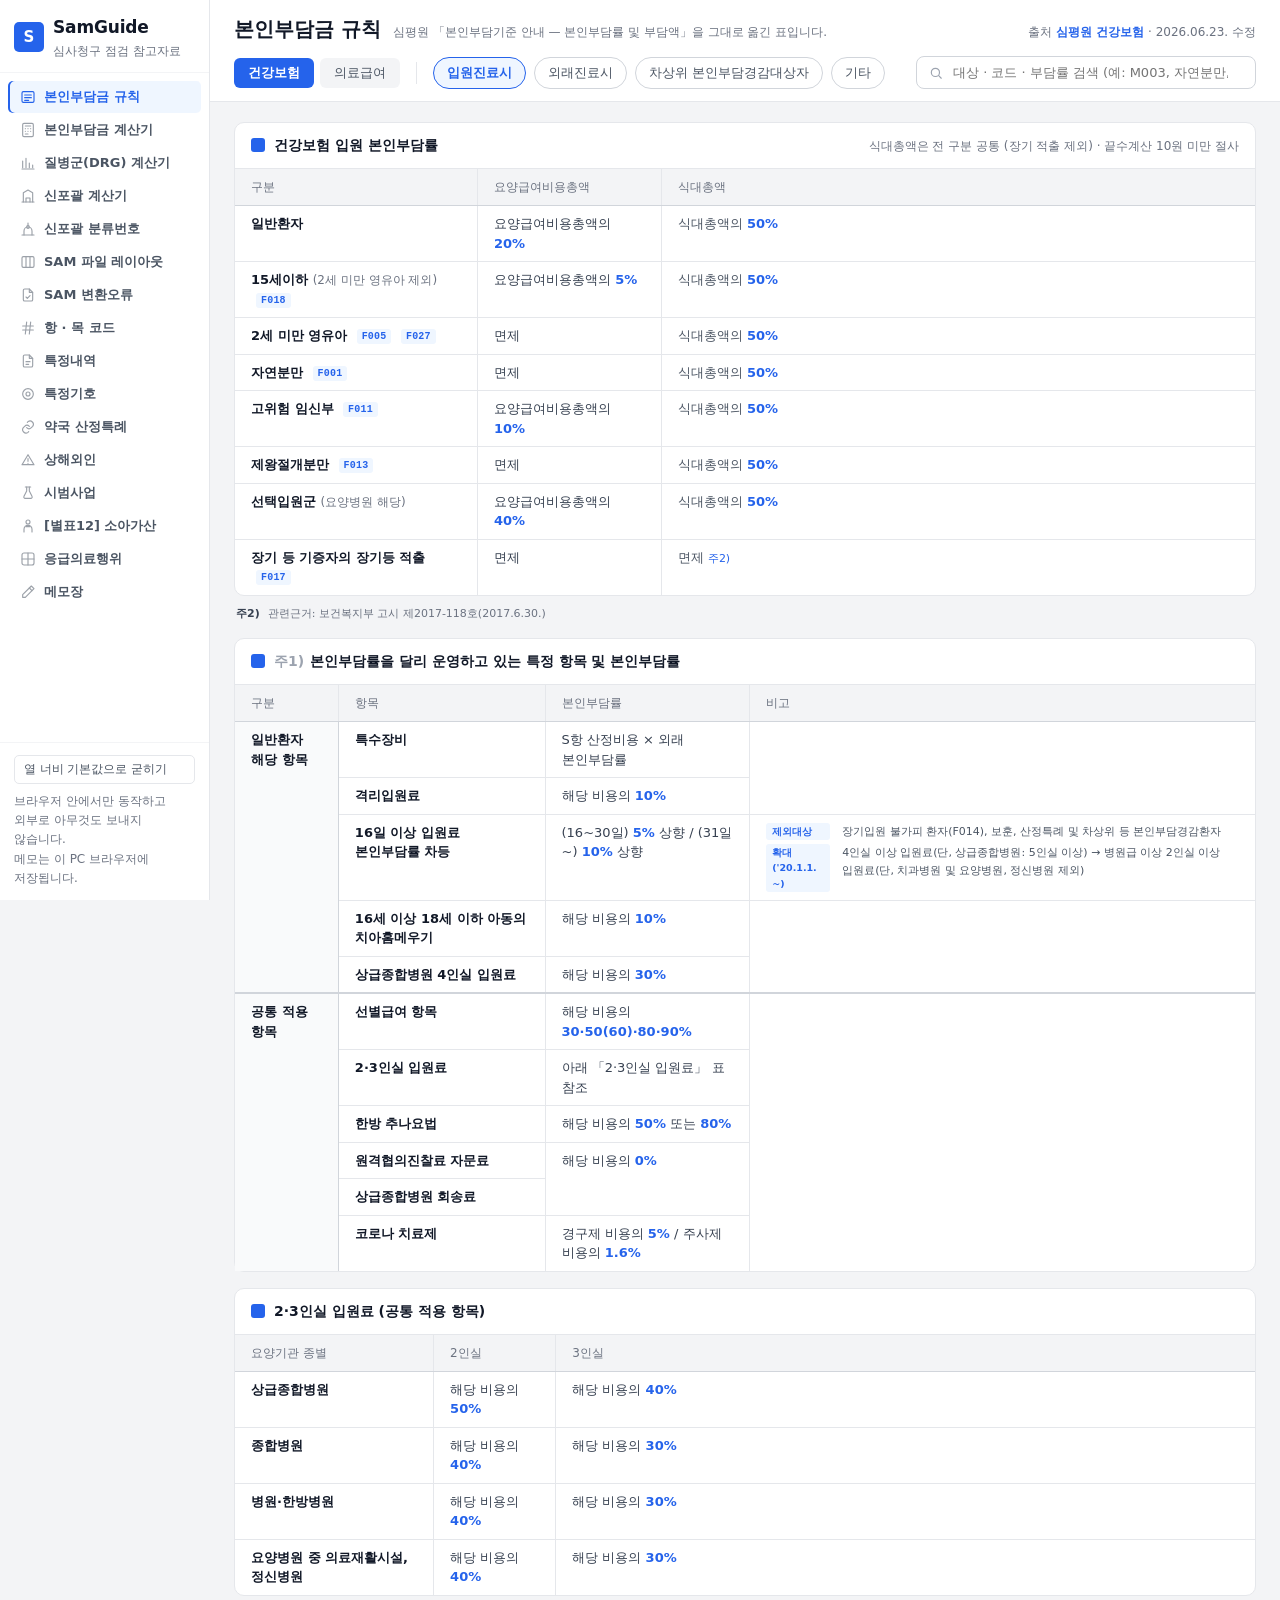
==== commit 0c3957b0: "굳힌 열 너비가 안 먹던 원인 — 옛 열쇠 23개를 탭 붙은 열쇠로 바로잡음 본인부담금 규칙 표의 열쇠는 지금 `hi-in|제목#표번호` 인데 브라우저에 예전 형식 `제목#표번호`" ====
--- a/index.html
+++ b/index.html
@@ -441,7 +441,7 @@
           <svg class="sc-ico" viewBox="0 0 24 24"><path d="M21 15v4a2 2 0 0 1-2 2H5a2 2 0 0 1-2-2v-4"/><path d="M12 3v13"/><path d="m7 8 5-5 5 5"/></svg>
           <b>여기로 신포괄 SAM 파일을 끌어다 놓으세요</b>
           <span class="sc-hint">서식번호 P020 · P030 인 명세서만 읽습니다</span>
-          <span class="sc-note">파일은 이 브라우저 안에서만 읽고 어디로도 보내지 않습니다</span>
+          <span class="sc-note">파일은 이 브라우저 안에서만 읽고 어디로도 보내지 않습니다 · 새로고침해도 그대로 있도록 이 브라우저에 담아 둡니다(수진자 정보가 들어 있으니 다 보셨으면 「비우기」)</span>
           <span class="sc-btns">
             <button class="btn" id="kg-pick">파일 고르기</button>
             <button class="btn" id="kg-clear" style="display:none;">비우기</button>
@@ -451,8 +451,13 @@
       </div>
 
       <div class="toolbar">
-        <div class="meta-bar" id="kg-sum" style="flex:1;min-width:260px;"></div>
+        <div class="meta-bar" id="kg-sum" style="flex:1;min-width:220px;"></div>
+        <input class="field-input" id="kg-seq" type="search" style="width:230px;"
+               placeholder="명일련번호 찾기  (예: 123 · 수진자 · 질병군번호)">
         <label class="saved-note"><input type="checkbox" id="kg-only"> 다른 것만 보기</label>
+        <!-- 그루퍼 검산 — serve.ps1 로 열었고 이 PC 에 심평원 그루퍼가 있을 때만 나타난다 -->
+        <button class="btn" id="kg-gr" style="display:none;">그루퍼로 검산</button>
+        <span id="kg-grnote"></span>
       </div>
 
       <div id="kg-list"></div>
--- a/css/style.css
+++ b/css/style.css
@@ -1043,6 +1043,8 @@
 .kg-tag.kg-none{background:var(--group-tint);  color:var(--text-4);   box-shadow:inset 0 0 0 1px var(--line);}
 .kg-tag.kg-bad {background:transparent;        color:var(--minus);    box-shadow:inset 0 0 0 1px var(--minus);}
 .kg-bad b{color:var(--minus);}
+/* 목록의 「그루퍼」 칸 — 도출과 다르면 그 칸만 빨갛게 (꼬리표를 하나 더 늘리지 않는다) */
+td.kg-bad{color:var(--minus); font-weight:700;}
 .kg-cand{margin:0;}
 .kg-cand tr.kg-pick{background:var(--accent-tint);}
 .kg-cand tr.kg-pick td{font-weight:600;}
@@ -1052,3 +1054,8 @@
   font-family:var(--mono); font-size:11px; box-shadow:inset 0 0 0 1px var(--line);
 }
 .kg-tag.kg-alt {background:var(--group-tint);  color:var(--text-25); box-shadow:inset 0 0 0 1px var(--accent-2);}
+/* 명세서 목록 — 10줄까지 펼치고 나머지는 이 상자 안에서 세로로 스크롤한다(2026-08-26 요청).
+   감싸는 요소에 overflow 를 주면 sticky containing block 이 되어 머리줄이 페이지가 아니라
+   이 상자에 붙는다. 그게 여기서는 맞는 동작이라 top 을 0 으로 되돌린다. */
+.kg-listbox{overflow-y:auto; overflow-x:hidden;}
+.kg-listbox table.fields th{top:0;}
